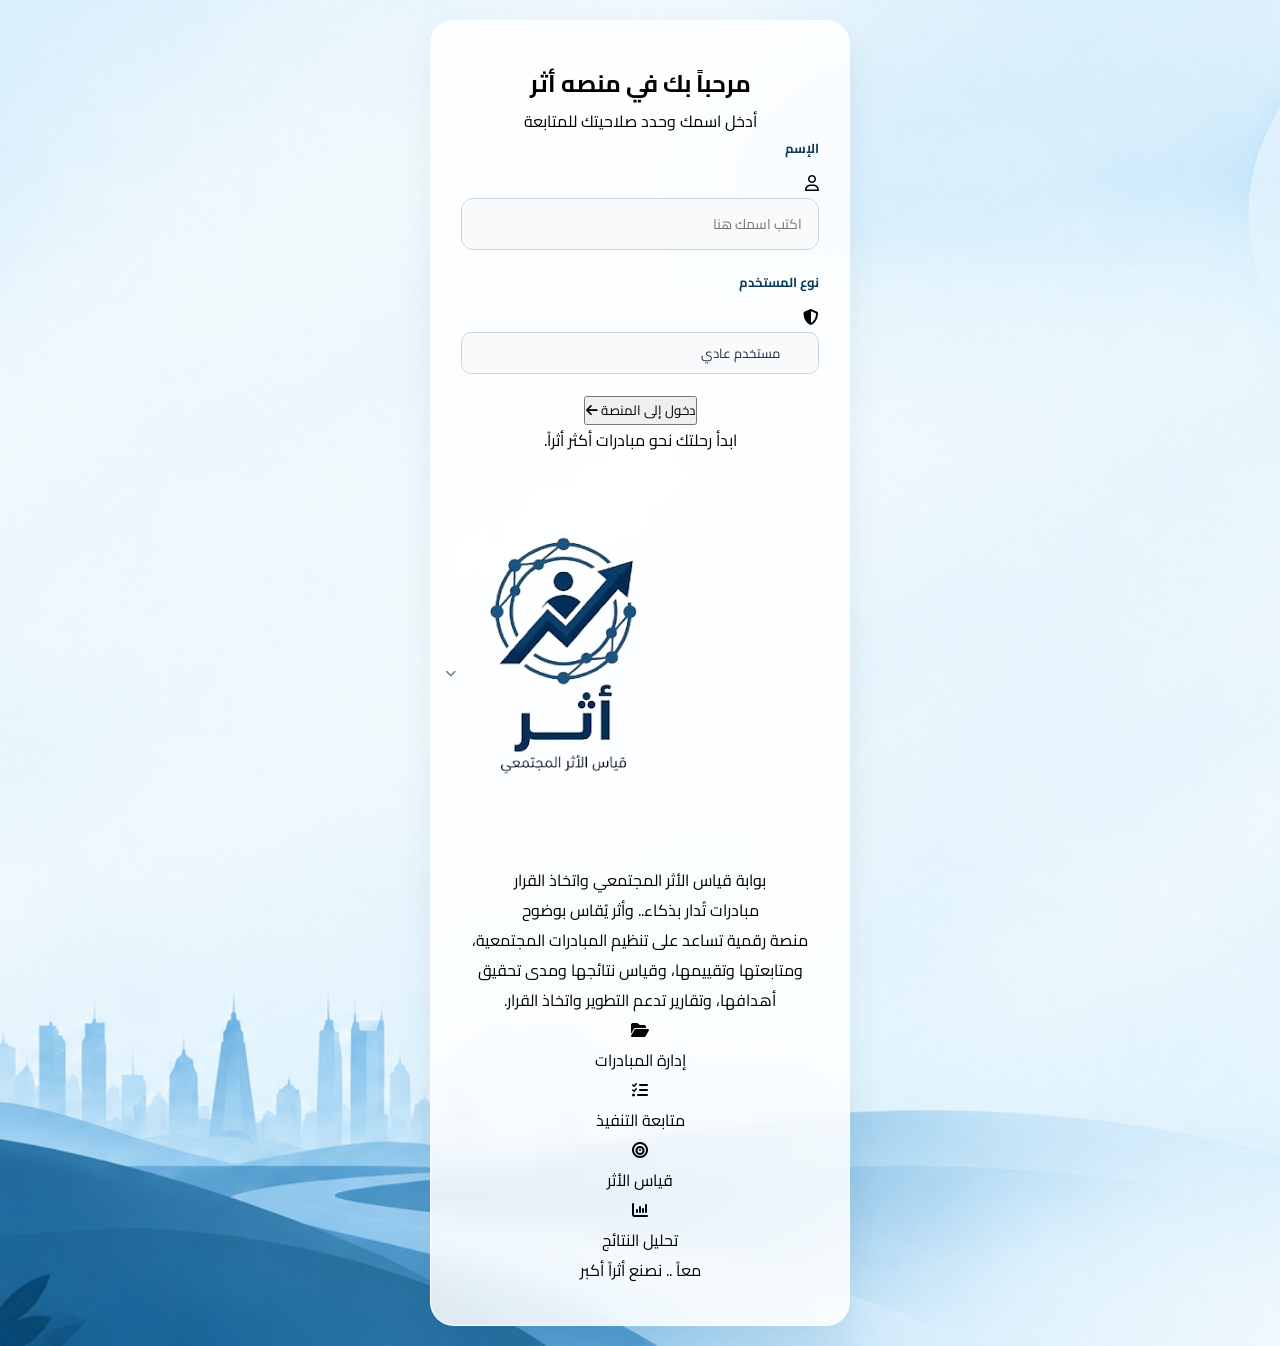
==== index.html @ acfd5772 "Update index.html" ====
<!DOCTYPE html>
<html lang="ar" dir="rtl">
<head>
    <meta charset="UTF-8">
    <meta name="viewport" content="width=device-width, initial-scale=1.0">
    <title>تسجيل الدخول - منصة أثر</title>
    <!-- استدعاء خطوط Google Fonts وأيقونات FontAwesome -->
    <link href="https://fonts.googleapis.com/css2?family=Cairo:wght@400;600;700;900&family=Amiri:ital,wght@1,700&display=swap" rel="stylesheet">
    <link rel="stylesheet" href="https://cdnjs.cloudflare.com/ajax/libs/font-awesome/6.4.0/css/all.min.css">
    <link rel="stylesheet" href="style.css">
</head>
<body>

    <div class="login-container">
        
        <!-- القسم الأيمن: بطاقة تسجيل الدخول -->
        <div class="right-side-card">
            <div>
                <div class="card-header">
                    <h2>مرحباً بك في منصه أثر</h2>
                    <p>أدخل اسمك وحدد صلاحيتك للمتابعة</p>
                </div>

                <div class="input-group">
                    <label>الإسم</label>
                    <div class="input-wrapper">
                        <i class="fa-regular fa-user input-icon-inside"></i>
                        <input type="text" id="usernameInput" placeholder="اكتب اسمك هنا">
                    </div>
                </div>

                <!-- خانة اختيار نوع المستخدم (مشرف / مستخدم عادي) -->
                <div class="input-group" style="margin-top: 15px;">
                    <label>نوع المستخدم</label>
                    <div class="input-wrapper">
                        <i class="fa-solid fa-shield-halved input-icon-inside"></i>
                        <select id="userRoleSelect" style="width: 100%; height: 42px; padding: 0 38px 0 14px; border: 1.5px solid #cbd5e1; border-radius: 10px; background-color: #f8fafc; font-size: 13px; color: #1e293b; outline: none; text-align: right; appearance: none; font-family: 'Cairo', sans-serif;">
                            <option value="user">مستخدم عادي</option>
                            <option value="admin">مشرف (Admin)</option>
                        </select>
                        <i class="fa-solid fa-chevron-down" style="position: absolute; left: 14px; top: 50%; transform: translateY(-50%); font-size: 11px; color: #64748b; pointer-events: none;"></i>
                    </div>
                </div>
            </div>

            <div>
                <button class="login-submit-btn" onclick="handleLogin()">
                    <span>دخول إلى المنصة</span>
                    <i class="fa-solid fa-arrow-left"></i>
                </button>

                <div class="card-footer-note">
                    <div class="footer-divider"></div>
                    <div class="footer-leaf-icon"></div>
                    <span class="footer-text">ابدأ رحلتك نحو مبادرات أكثر أثراً.</span>
                    <div class="footer-divider"></div>
                </div>
            </div>
        </div>

        <!-- القسم الأيسر: الشعار والمميزات -->
        <div class="left-side-content">
            <div class="logo-box">
                <img src="logo.png" alt="شعار منصة أثر">
            </div>
            <div class="main-title">بوابة قياس الأثر المجتمعي واتخاذ القرار</div>
            <div class="main-slogan">مبادرات تُدار بذكاء.. وأثر يُقاس بوضوح</div>
            
            <p class="description-text">
                منصة رقمية تساعد على تنظيم المبادرات المجتمعية، ومتابعتها وتقييمها، وقیاس نتائجها ومدى تحقيق أهدافها، وتقارير تدعم التطوير واتخاذ القرار.
            </p>

            <!-- الأيقونات الأربع -->
            <div class="features-row-exact">
                <div class="feature-item">
                    <div class="feature-icon"><i class="fa-solid fa-folder-open"></i></div>
                    <span class="feature-title">إدارة المبادرات</span>
                </div>
                <div class="vertical-line"></div>
                <div class="feature-item">
                    <div class="feature-icon"><i class="fa-solid fa-list-check"></i></div>
                    <span class="feature-title">متابعة التنفيذ</span>
                </div>
                <div class="vertical-line"></div>
                <div class="feature-item">
                    <div class="feature-icon"><i class="fa-solid fa-bullseye"></i></div>
                    <span class="feature-title">قياس الأثر</span>
                </div>
                <div class="vertical-line"></div>
                <div class="feature-item">
                    <div class="feature-icon"><i class="fa-solid fa-chart-column"></i></div>
                    <span class="feature-title">تحليل النتائج</span>
                </div>
            </div>

            <!-- الجملة الأخيرة المزخرفة -->
            <div class="artistic-quote">
                <span>معاً .. نصنع أثراً أكبر</span>
                <div class="quote-underline"></div>
            </div>
        </div>

    </div>

    <script>
        function handleLogin() {
            const name = document.getElementById('usernameInput').value.trim();
            const role = document.getElementById('userRoleSelect').value;

            if (name === "") {
                alert("الرجاء كتابة الاسم أولاً قبل الدخول.");
                return;
            }

            // حفظ بيانات المستخدم والصلاحية
            localStorage.setItem('athalUser', name);
            localStorage.setItem('athalRole', role);

            // التوجيه بناءً على الاختيار
            if (role === 'admin') {
                window.location.href = "dashboard.html"; // أو صفحة المشرف
            } else {
                window.location.href = "dashboard.html"; 
            }
        }
    </script>
</body>
</html>
---- style.css ----
* {
    box-sizing: border-box;
    margin: 0;
    padding: 0;
    font-family: 'Cairo', sans-serif;
}

html, body {
    width: 100%;
    min-height: 100vh;
    overflow-x: hidden;
}

/* الخلفية تتمدد وتتوسط أوتوماتيكياً على كل الأجهزة */
body {
    background-image: url('خلفيه موقع اثر.png');
    background-size: cover;
    background-position: center;
    background-repeat: no-repeat;
    display: flex;
    justify-content: center;
    align-items: center;
    padding: 20px;
}

/* الحاوية الرئيسية لصفحة تسجيل الدخول */
.login-container {
    background: rgba(255, 255, 255, 0.85);
    backdrop-filter: blur(10px);
    -webkit-backdrop-filter: blur(10px);
    border: 1px solid rgba(255, 255, 255, 0.9);
    padding: 40px 30px;
    border-radius: 24px;
    box-shadow: 0 15px 35px rgba(15, 61, 89, 0.08);
    width: 100%;
    max-width: 420px;
    text-align: center;
}

/* تنسيق الشعار */
.logo-container img {
    width: 120px;
    height: auto;
    margin-bottom: 25px;
    object-fit: contain;
}

/* حقول الإدخال */
.input-group {
    margin-bottom: 20px;
    text-align: right;
}

.input-group label {
    display: block;
    font-size: 13px;
    color: #0f3d59;
    font-weight: 700;
    margin-bottom: 8px;
}

.input-group input, 
.input-group select {
    width: 100%;
    padding: 12px 16px;
    background: #f8fafc;
    border: 1.5px solid #cbd5e1;
    border-radius: 12px;
    font-size: 14px;
    color: #1e293b;
    outline: none;
    transition: all 0.3s ease;
}

.input-group input:focus, 
.input-group select:focus {
    border-color: #0f3d59;
    background: #ffffff;
    box-shadow: 0 0 0 4px rgba(15, 61, 89, 0.08);
}

/* زر الدخول */
.login-btn {
    width: 100%;
    padding: 13px;
    background-color: #0f3d59;
    color: #ffffff;
    border: none;
    border-radius: 12px;
    font-size: 15px;
    font-weight: 700;
    cursor: pointer;
    transition: background 0.3s ease, transform 0.2s ease;
    margin-top: 10px;
}

.login-btn:hover {
    background-color: #164e63;
    transform: translateY(-1px);
}
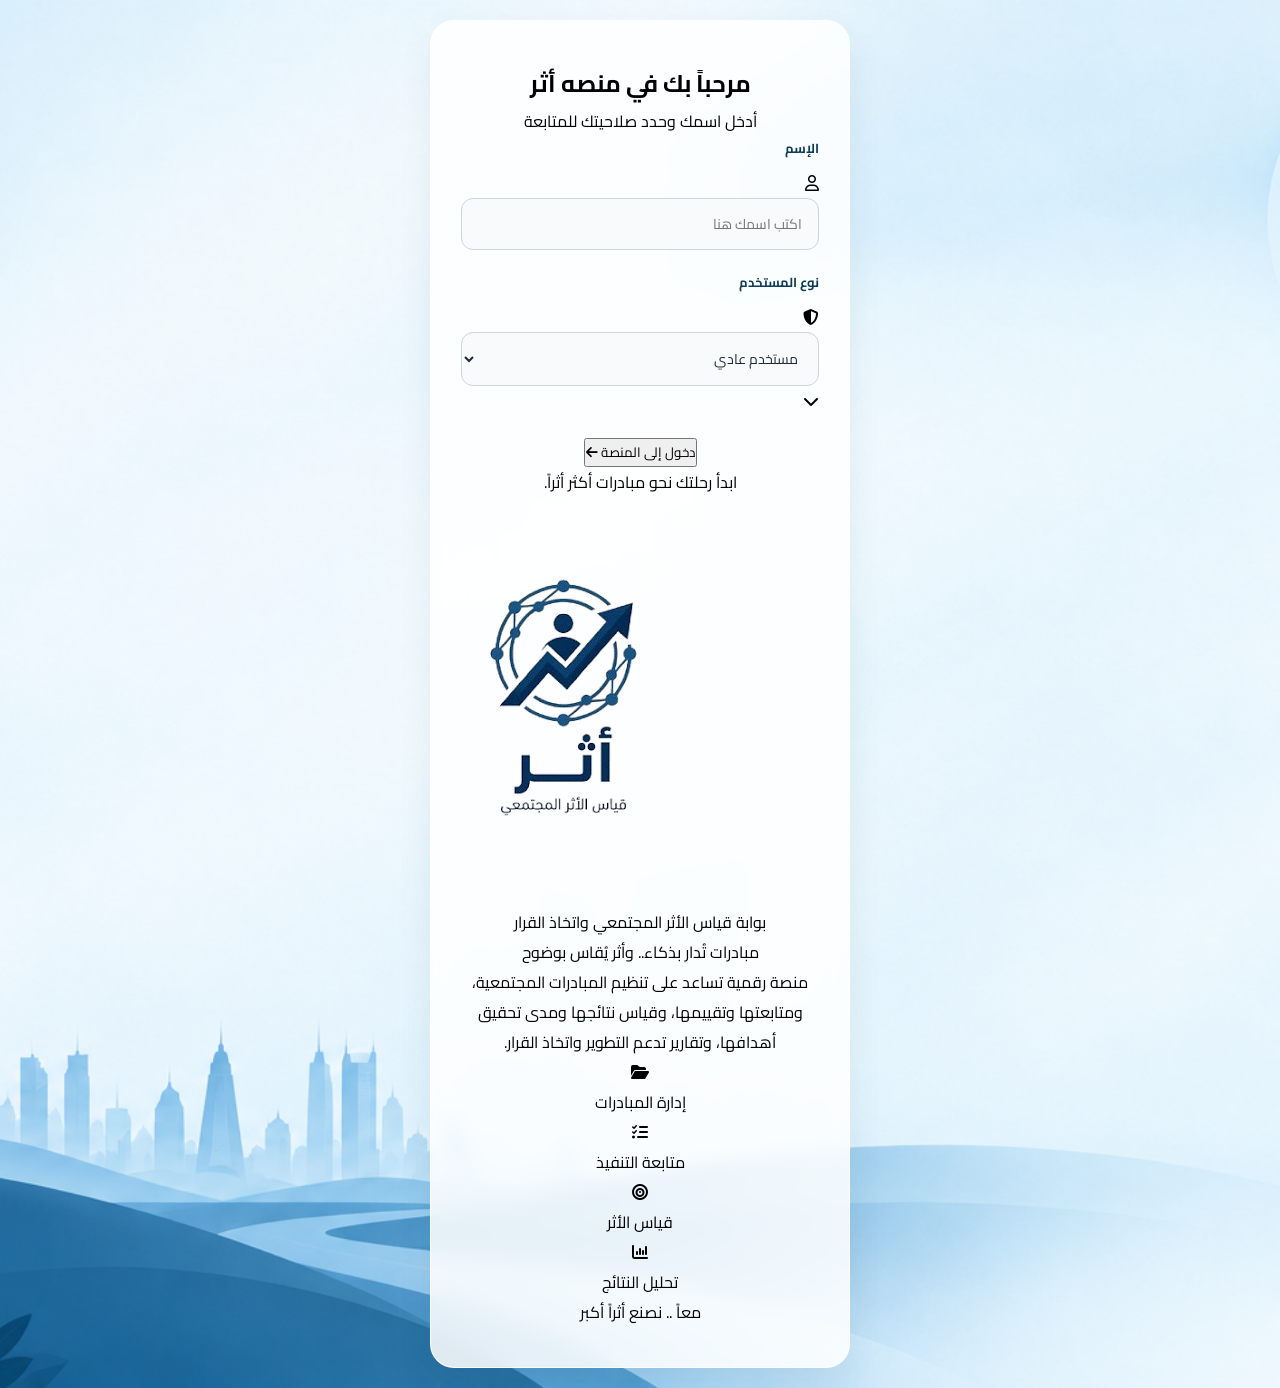
==== commit 9b3b4eb2: "Update index.html" ====
--- a/index.html
+++ b/index.html
@@ -4,7 +4,6 @@
     <meta charset="UTF-8">
     <meta name="viewport" content="width=device-width, initial-scale=1.0">
     <title>تسجيل الدخول - منصة أثر</title>
-    <!-- استدعاء خطوط Google Fonts وأيقونات FontAwesome -->
     <link href="https://fonts.googleapis.com/css2?family=Cairo:wght@400;600;700;900&family=Amiri:ital,wght@1,700&display=swap" rel="stylesheet">
     <link rel="stylesheet" href="https://cdnjs.cloudflare.com/ajax/libs/font-awesome/6.4.0/css/all.min.css">
     <link rel="stylesheet" href="style.css">
@@ -29,16 +28,15 @@
                     </div>
                 </div>
 
-                <!-- خانة اختيار نوع المستخدم (مشرف / مستخدم عادي) -->
                 <div class="input-group" style="margin-top: 15px;">
                     <label>نوع المستخدم</label>
                     <div class="input-wrapper">
                         <i class="fa-solid fa-shield-halved input-icon-inside"></i>
-                        <select id="userRoleSelect" style="width: 100%; height: 42px; padding: 0 38px 0 14px; border: 1.5px solid #cbd5e1; border-radius: 10px; background-color: #f8fafc; font-size: 13px; color: #1e293b; outline: none; text-align: right; appearance: none; font-family: 'Cairo', sans-serif;">
+                        <select id="userRoleSelect">
                             <option value="user">مستخدم عادي</option>
                             <option value="admin">مشرف (Admin)</option>
                         </select>
-                        <i class="fa-solid fa-chevron-down" style="position: absolute; left: 14px; top: 50%; transform: translateY(-50%); font-size: 11px; color: #64748b; pointer-events: none;"></i>
+                        <i class="fa-solid fa-chevron-down select-arrow-icon"></i>
                     </div>
                 </div>
             </div>
@@ -51,7 +49,6 @@
 
                 <div class="card-footer-note">
                     <div class="footer-divider"></div>
-                    <div class="footer-leaf-icon"></div>
                     <span class="footer-text">ابدأ رحلتك نحو مبادرات أكثر أثراً.</span>
                     <div class="footer-divider"></div>
                 </div>
@@ -112,16 +109,10 @@
                 return;
             }
 
-            // حفظ بيانات المستخدم والصلاحية
             localStorage.setItem('athalUser', name);
             localStorage.setItem('athalRole', role);
 
-            // التوجيه بناءً على الاختيار
-            if (role === 'admin') {
-                window.location.href = "dashboard.html"; // أو صفحة المشرف
-            } else {
-                window.location.href = "dashboard.html"; 
-            }
+            window.location.href = "dashboard.html";
         }
     </script>
 </body>
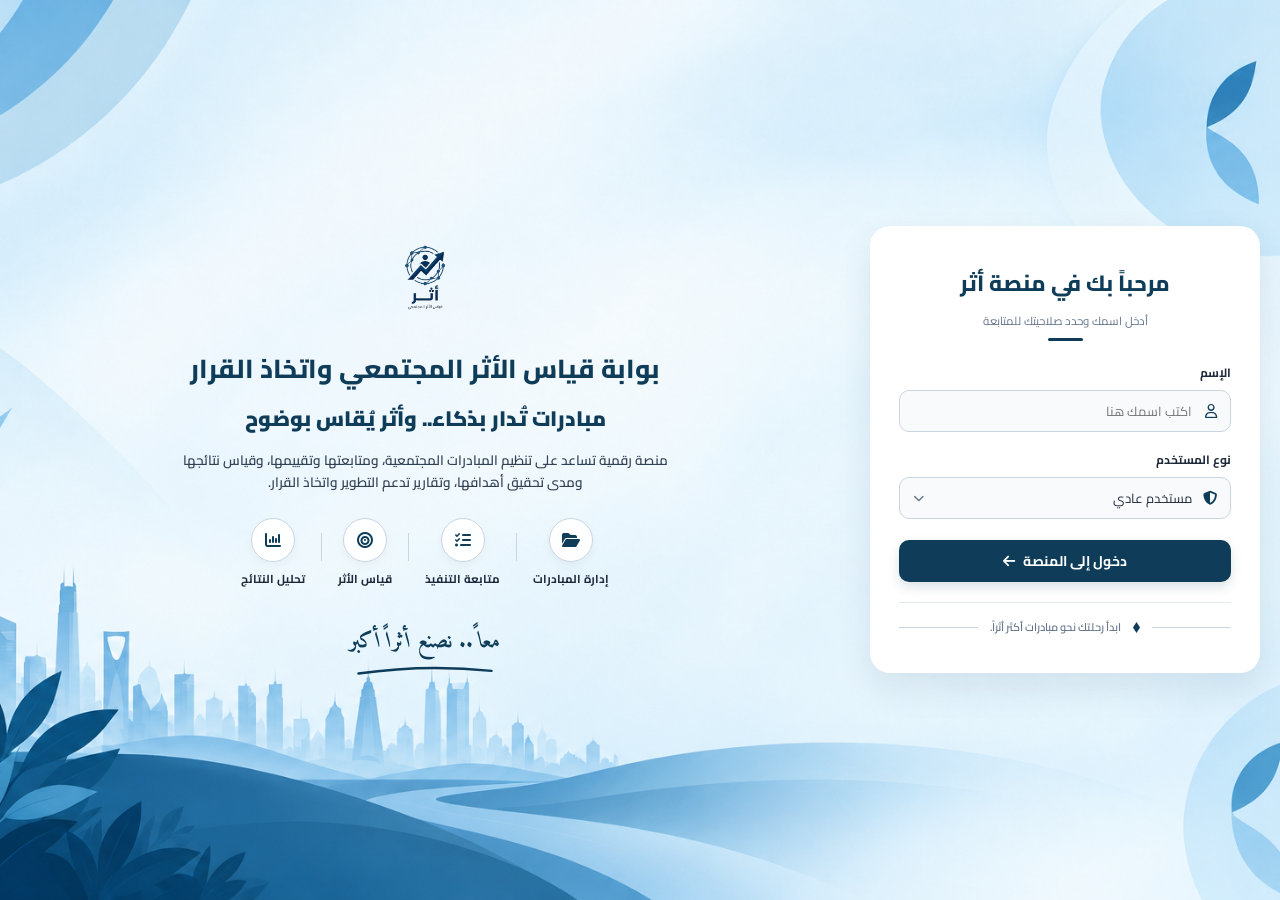
==== commit 95eb06ec: "Update index.html" ====
--- a/index.html
+++ b/index.html
@@ -4,6 +4,7 @@
     <meta charset="UTF-8">
     <meta name="viewport" content="width=device-width, initial-scale=1.0">
     <title>تسجيل الدخول - منصة أثر</title>
+    <!-- استدعاء خطوط Google Fonts وأيقونات FontAwesome -->
     <link href="https://fonts.googleapis.com/css2?family=Cairo:wght@400;600;700;900&family=Amiri:ital,wght@1,700&display=swap" rel="stylesheet">
     <link rel="stylesheet" href="https://cdnjs.cloudflare.com/ajax/libs/font-awesome/6.4.0/css/all.min.css">
     <link rel="stylesheet" href="style.css">
@@ -16,7 +17,7 @@
         <div class="right-side-card">
             <div>
                 <div class="card-header">
-                    <h2>مرحباً بك في منصه أثر</h2>
+                    <h2>مرحباً بك في منصة أثر</h2>
                     <p>أدخل اسمك وحدد صلاحيتك للمتابعة</p>
                 </div>
 
@@ -28,15 +29,16 @@
                     </div>
                 </div>
 
+                <!-- خانة اختيار نوع المستخدم (مشرف / مستخدم عادي) -->
                 <div class="input-group" style="margin-top: 15px;">
                     <label>نوع المستخدم</label>
                     <div class="input-wrapper">
                         <i class="fa-solid fa-shield-halved input-icon-inside"></i>
-                        <select id="userRoleSelect">
+                        <select id="userRoleSelect" style="width: 100%; height: 42px; padding: 0 38px 0 14px; border: 1.5px solid #cbd5e1; border-radius: 10px; background-color: #f8fafc; font-size: 13px; color: #1e293b; outline: none; text-align: right; appearance: none; font-family: 'Cairo', sans-serif;">
                             <option value="user">مستخدم عادي</option>
                             <option value="admin">مشرف (Admin)</option>
                         </select>
-                        <i class="fa-solid fa-chevron-down select-arrow-icon"></i>
+                        <i class="fa-solid fa-chevron-down" style="position: absolute; left: 14px; top: 50%; transform: translateY(-50%); font-size: 11px; color: #64748b; pointer-events: none;"></i>
                     </div>
                 </div>
             </div>
@@ -49,6 +51,7 @@
 
                 <div class="card-footer-note">
                     <div class="footer-divider"></div>
+                    <div class="footer-leaf-icon"></div>
                     <span class="footer-text">ابدأ رحلتك نحو مبادرات أكثر أثراً.</span>
                     <div class="footer-divider"></div>
                 </div>
@@ -109,10 +112,16 @@
                 return;
             }
 
+            // حفظ بيانات المستخدم والصلاحية
             localStorage.setItem('athalUser', name);
             localStorage.setItem('athalRole', role);
 
-            window.location.href = "dashboard.html";
+            // التوجيه بناءً على الاختيار
+            if (role === 'admin') {
+                window.location.href = "dashboard.html"; // أو صفحة المشرف
+            } else {
+                window.location.href = "dashboard.html"; 
+            }
         }
     </script>
 </body>
--- a/style.css
+++ b/style.css
@@ -20,81 +20,317 @@
     display: flex;
     justify-content: center;
     align-items: center;
-    padding: 20px;
-}
-
-/* الحاوية الرئيسية لصفحة تسجيل الدخول */
+    padding: 30px 20px;
+}
+
+/* الحاوية الرئيسية تتكيف مع الشاشة بمرونة تامة */
 .login-container {
-    background: rgba(255, 255, 255, 0.85);
-    backdrop-filter: blur(10px);
-    -webkit-backdrop-filter: blur(10px);
-    border: 1px solid rgba(255, 255, 255, 0.9);
-    padding: 40px 30px;
-    border-radius: 24px;
-    box-shadow: 0 15px 35px rgba(15, 61, 89, 0.08);
-    width: 100%;
-    max-width: 420px;
+    display: flex;
+    justify-content: space-between;
+    align-items: center;
+    width: 100%;
+    max-width: 1250px;
+    gap: 40px;
+}
+
+/* القسم الأيسر يتمدد بذكاء */
+.left-side-content {
+    flex: 1.3;
+    display: flex;
+    flex-direction: column;
+    align-items: center;
     text-align: center;
 }
 
-/* تنسيق الشعار */
-.logo-container img {
-    width: 120px;
+/* الشعار يحافظ على جودته وثباته */
+.logo-box {
+    margin-bottom: 12px;
+    display: flex;
+    justify-content: center;
+    align-items: center;
+}
+
+.logo-box img {
+    width: 140px;
+    max-width: 100%;
     height: auto;
+    object-fit: contain;
+}
+
+.main-title {
+    font-size: clamp(20px, 2.2vw, 26px);
+    color: #0f3d59;
+    font-weight: 800;
+    margin-bottom: 6px;
+}
+
+.main-slogan {
+    font-size: clamp(16px, 1.8vw, 21px);
+    color: #0f3d59;
+    font-weight: 900;
+    margin-bottom: 12px;
+}
+
+.description-text {
+    font-size: clamp(12px, 1.2vw, 13.5px);
+    color: #334155;
+    line-height: 1.6;
+    max-width: 520px;
     margin-bottom: 25px;
-    object-fit: contain;
-}
-
-/* حقول الإدخال */
+    font-weight: 600;
+}
+
+/* شريط الأيقونات متجاوب ومرتب */
+.features-row-exact {
+    display: flex;
+    justify-content: center;
+    align-items: center;
+    gap: 16px;
+    width: 100%;
+    margin-bottom: 22px;
+    flex-wrap: nowrap;
+}
+
+.feature-item {
+    display: flex;
+    flex-direction: column;
+    align-items: center;
+    gap: 6px;
+}
+
+.feature-icon {
+    width: 44px;
+    height: 44px;
+    background: rgba(255, 255, 255, 0.95);
+    border: 1.5px solid #cbd5e1;
+    border-radius: 50%;
+    display: flex;
+    justify-content: center;
+    align-items: center;
+    color: #0f3d59;
+    font-size: 16px;
+    box-shadow: 0 4px 10px rgba(0,0,0,0.04);
+}
+
+.feature-title {
+    font-size: clamp(10px, 1.1vw, 11.5px);
+    color: #1e293b;
+    font-weight: 700;
+    white-space: nowrap;
+}
+
+.vertical-line {
+    width: 1px;
+    height: 28px;
+    background-color: #cbd5e1;
+    margin-top: -15px;
+}
+
+/* الجملة الأخيرة المزخرفة تتكيف مع الشاشة */
+.artistic-quote {
+    display: flex;
+    flex-direction: column;
+    align-items: center;
+    margin-top: 10px;
+}
+
+.artistic-quote span {
+    font-family: 'Amiri', serif;
+    font-size: clamp(18px, 1.9vw, 22px);
+    font-style: italic;
+    font-weight: 700;
+    color: #0f3d59;
+}
+
+.quote-underline {
+    width: 150px;
+    height: 14px;
+    background: url('data:image/svg+xml;utf8,<svg xmlns="http://www.w3.org/2000/svg" viewBox="0 0 160 16"><path d="M4,12 Q80,1 156,9" fill="none" stroke="%230f3d59" stroke-width="2.8" stroke-linecap="round"/></svg>') no-repeat center;
+    background-size: contain;
+    margin-top: 2px;
+}
+
+/* القسم الأيمن: بطاقة تسجيل الدخول */
+.right-side-card {
+    flex: 0 0 390px;
+    width: 100%;
+    background: #ffffff;
+    border-radius: 20px;
+    padding: 35px 28px;
+    box-shadow: 0 15px 35px rgba(15, 61, 89, 0.1);
+    border: 1px solid rgba(255, 255, 255, 0.8);
+    display: flex;
+    flex-direction: column;
+    justify-content: space-between;
+}
+
+.card-header {
+    text-align: center;
+    margin-bottom: 20px;
+    position: relative;
+}
+
+.card-header h2 {
+    font-size: 22px;
+    color: #0f3d59;
+    font-weight: 800;
+    margin-bottom: 6px;
+}
+
+.card-header::after {
+    content: '';
+    display: block;
+    width: 35px;
+    height: 3px;
+    background-color: #0f3d59;
+    margin: 6px auto 0;
+    border-radius: 2px;
+}
+
+.card-header p {
+    font-size: 11.5px;
+    color: #64748b;
+    margin-top: 6px;
+}
+
 .input-group {
-    margin-bottom: 20px;
-    text-align: right;
+    margin-bottom: 16px;
 }
 
 .input-group label {
     display: block;
+    font-size: 12px;
+    color: #1e293b;
+    font-weight: 700;
+    margin-bottom: 6px;
+    text-align: right;
+}
+
+.input-wrapper {
+    position: relative;
+    width: 100%;
+}
+
+.input-wrapper input {
+    width: 100%;
+    height: 42px;
+    padding: 0 38px;
+    padding-left: 14px;
+    border: 1.5px solid #cbd5e1;
+    border-radius: 10px;
+    background-color: #f8fafc;
     font-size: 13px;
-    color: #0f3d59;
-    font-weight: 700;
-    margin-bottom: 8px;
-}
-
-.input-group input, 
-.input-group select {
-    width: 100%;
-    padding: 12px 16px;
-    background: #f8fafc;
-    border: 1.5px solid #cbd5e1;
-    border-radius: 12px;
-    font-size: 14px;
     color: #1e293b;
     outline: none;
     transition: all 0.3s ease;
-}
-
-.input-group input:focus, 
-.input-group select:focus {
+    text-align: right;
+}
+
+.input-wrapper input:focus {
     border-color: #0f3d59;
-    background: #ffffff;
-    box-shadow: 0 0 0 4px rgba(15, 61, 89, 0.08);
-}
-
-/* زر الدخول */
-.login-btn {
-    width: 100%;
-    padding: 13px;
+    box-shadow: 0 0 0 3px rgba(15, 61, 89, 0.08);
+    background-color: #fff;
+}
+
+.input-icon-inside {
+    position: absolute;
+    right: 14px;
+    top: 50%;
+    transform: translateY(-50%);
+    color: #0f3d59;
+    font-size: 14px;
+    pointer-events: none;
+}
+
+.login-submit-btn {
+    width: 100%;
+    height: 42px;
     background-color: #0f3d59;
-    color: #ffffff;
+    color: white;
     border: none;
-    border-radius: 12px;
-    font-size: 15px;
+    border-radius: 10px;
+    font-size: 14px;
     font-weight: 700;
     cursor: pointer;
-    transition: background 0.3s ease, transform 0.2s ease;
-    margin-top: 10px;
-}
-
-.login-btn:hover {
+    transition: background 0.3s ease, transform 0.2s;
+    display: flex;
+    justify-content: center;
+    align-items: center;
+    gap: 8px;
+    box-shadow: 0 5px 12px rgba(15, 61, 89, 0.15);
+    margin-top: 5px;
+}
+
+.login-submit-btn:hover {
     background-color: #164e63;
     transform: translateY(-1px);
 }
+
+.card-footer-note {
+    display: flex;
+    align-items: center;
+    justify-content: center;
+    gap: 12px;
+    margin-top: 20px;
+    padding-top: 14px;
+    border-top: 1px solid #e2e8f0;
+}
+
+.footer-divider {
+    flex: 1;
+    height: 1px;
+    background-color: #cbd5e1;
+}
+
+.footer-leaf-icon {
+    width: 7px;
+    height: 11px;
+    background-color: #0f3d59;
+    clip-path: polygon(50% 0%, 100% 50%, 50% 100%, 0% 50%);
+}
+
+.footer-text {
+    font-size: 11px;
+    color: #64748b;
+    font-weight: 600;
+    white-space: nowrap;
+}
+
+/* ==========================================================
+   نظام التعرف التلقائي على الشاشات الذكية (لابتوب، تابلت، جوال)
+   ========================================================== */
+@media (max-width: 1024px) {
+    .login-container {
+        flex-direction: column-reverse;
+        justify-content: center;
+        gap: 30px;
+        max-width: 500px;
+    }
+
+    body {
+        align-items: flex-start;
+        padding: 30px 15px;
+    }
+
+    .right-side-card, .left-side-content {
+        width: 100%;
+        max-width: 420px;
+        flex: none;
+    }
+}
+
+@media (max-width: 480px) {
+    .features-row-exact {
+        gap: 8px;
+    }
+
+    .feature-title {
+        font-size: 9.5px;
+    }
+
+    .feature-icon {
+        width: 38px;
+        height: 38px;
+        font-size: 14px;
+    }
+}
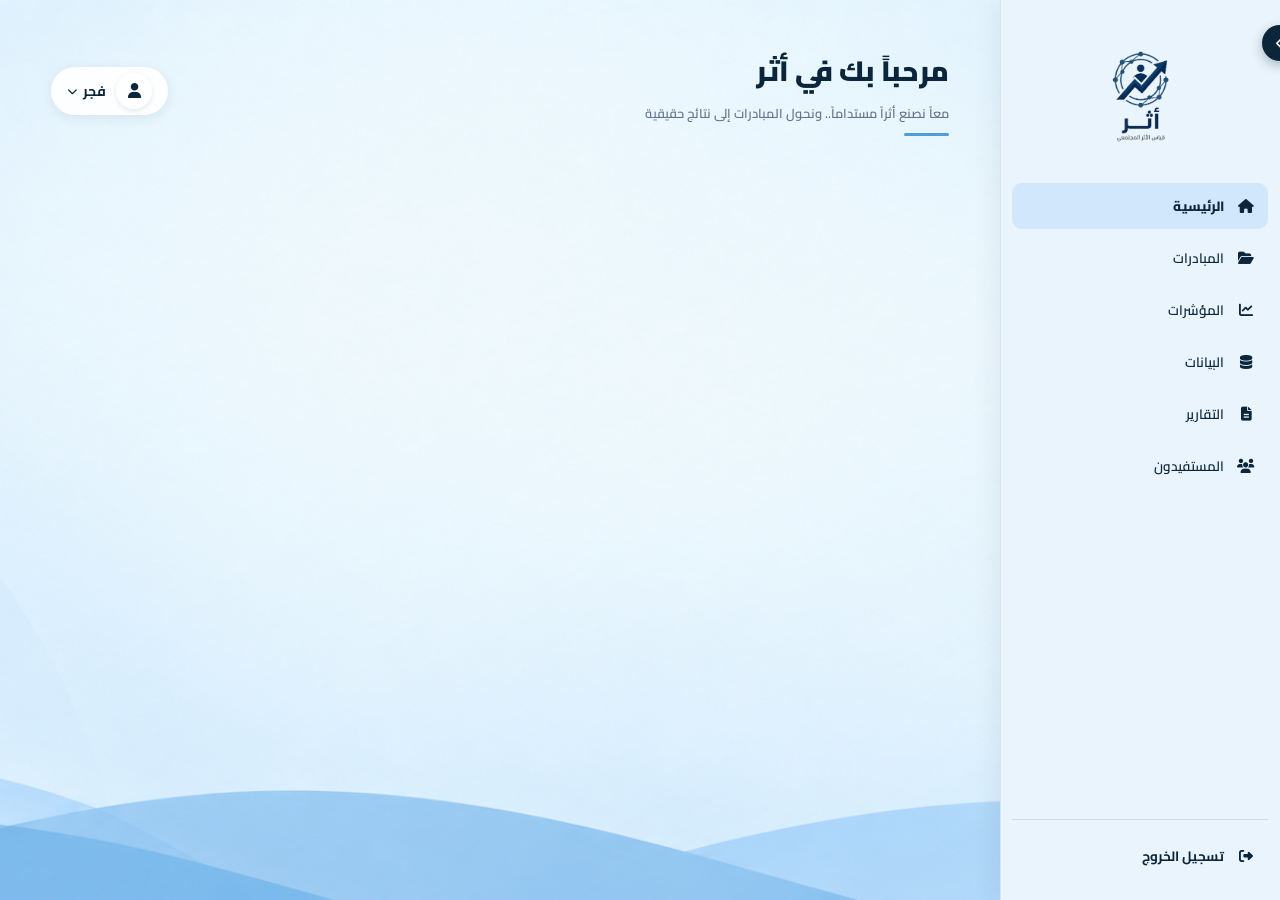
==== commit 3fa3a4c4: "Update index.html" ====
--- a/index.html
+++ b/index.html
@@ -2,127 +2,578 @@
 <html lang="ar" dir="rtl">
 <head>
     <meta charset="UTF-8">
-    <meta name="viewport" content="width=device-width, initial-scale=1.0">
-    <title>تسجيل الدخول - منصة أثر</title>
-    <!-- استدعاء خطوط Google Fonts وأيقونات FontAwesome -->
-    <link href="https://fonts.googleapis.com/css2?family=Cairo:wght@400;600;700;900&family=Amiri:ital,wght@1,700&display=swap" rel="stylesheet">
+    <meta name="viewport" content="width=device-width, initial-scale=1.0, maximum-scale=1.0, user-scalable=no">
+    <title>منصة أثر - لوحة التحكم</title>
+    <!-- استدعاء خط Cairo وأيقونات FontAwesome -->
+    <link href="https://fonts.googleapis.com/css2?family=Cairo:wght@400;600;700;900&display=swap" rel="stylesheet">
     <link rel="stylesheet" href="https://cdnjs.cloudflare.com/ajax/libs/font-awesome/6.4.0/css/all.min.css">
-    <link rel="stylesheet" href="style.css">
+    
+    <style>
+        * {
+            box-sizing: border-box;
+            margin: 0;
+            padding: 0;
+            font-family: 'Cairo', sans-serif;
+        }
+
+        body {
+            /* ضبط الخلفية لتظهر بوضوح تام وثبات على كافة الأجهزة (اللابتوب، الآيباد، الجوال) */
+            background-color: #f0f7ff;
+            background-image: url('bg-dashboard.png');
+            background-size: cover;
+            background-position: center;
+            background-repeat: no-repeat;
+            width: 100vw;
+            height: 100vh;
+            overflow: hidden;
+            display: flex;
+            justify-content: space-between;
+            align-items: stretch;
+            direction: rtl;
+        }
+
+        /* القسم الأيسر: المحتوى الثابت */
+        .main-content-area {
+            flex: 1;
+            height: 100vh;
+            padding: 4vh 4vw;
+            display: flex;
+            flex-direction: column;
+            align-items: flex-start;
+            position: relative;
+            min-width: 0;
+            overflow-y: auto;
+            overflow-x: hidden;
+            transition: all 0.3s ease;
+        }
+
+        /* الهيدر العلوي */
+        .header-top-wrapper {
+            width: 100%;
+            display: flex;
+            justify-content: space-between;
+            align-items: center;
+            flex-direction: row;
+            margin-top: 1vh;
+            gap: 20px;
+        }
+
+        /* عبارة الترحيب في اليمين */
+        .welcome-center-section {
+            text-align: right;
+            display: flex;
+            flex-direction: column;
+            align-items: flex-start;
+            gap: 4px;
+        }
+
+        .welcome-title-wrapper {
+            display: flex;
+            align-items: center;
+            gap: 8px;
+        }
+
+        .welcome-center-section h1 {
+            font-size: clamp(18px, 2.2vw, 28px);
+            font-weight: 900;
+            color: #0b253a;
+            white-space: nowrap;
+        }
+
+        .welcome-center-section p {
+            font-size: clamp(10px, 1vw, 13px);
+            color: #64748b; 
+            font-weight: 600;
+            white-space: nowrap;
+        }
+
+        .welcome-underline {
+            width: 45px;
+            height: 3px;
+            background-color: #4e9cd8;
+            border-radius: 2px;
+            margin-top: 4px;
+        }
+
+        /* شريط اسم المستخدم وقائمة الصلاحية في أقصى اليسار */
+        .top-user-bar-container {
+            position: relative;
+        }
+
+        .top-user-bar {
+            display: flex;
+            align-items: center;
+            gap: 10px;
+            cursor: pointer;
+            background: rgba(255, 255, 255, 0.9);
+            padding: 6px 16px;
+            border-radius: 30px;
+            box-shadow: 0 3px 12px rgba(11, 37, 58, 0.08);
+            backdrop-filter: blur(5px);
+            transition: all 0.3s ease;
+        }
+
+        .top-user-bar:hover {
+            background: rgba(255, 255, 255, 1);
+        }
+
+        .user-avatar-circle {
+            width: 36px;
+            height: 36px;
+            background-color: #ffffff;
+            border-radius: 50%;
+            display: flex;
+            justify-content: center;
+            align-items: center;
+            color: #0b253a;
+            box-shadow: 0 2px 5px rgba(11, 37, 58, 0.1);
+            flex-shrink: 0;
+        }
+
+        .user-avatar-circle i {
+            font-size: 15px;
+        }
+
+        .user-name-dropdown {
+            display: flex;
+            align-items: center;
+            gap: 6px;
+            font-size: 14px;
+            font-weight: 700;
+            color: #0b253a;
+            white-space: nowrap;
+        }
+
+        .user-name-dropdown i {
+            font-size: 10px;
+            color: #0b253a;
+            transition: transform 0.3s ease;
+        }
+
+        .top-user-bar.active .user-name-dropdown i {
+            transform: rotate(180deg);
+        }
+
+        /* القائمة المنسدلة */
+        .user-dropdown-menu {
+            position: absolute;
+            top: calc(100% + 8px);
+            right: 0;
+            width: 170px;
+            background: #ffffff;
+            border-radius: 12px;
+            box-shadow: 0 5px 20px rgba(11, 37, 58, 0.12);
+            padding: 10px;
+            display: none;
+            flex-direction: column;
+            gap: 6px;
+            z-index: 100;
+            border: 1px solid rgba(11, 37, 58, 0.08);
+            text-align: right;
+        }
+
+        .user-dropdown-menu.show {
+            display: flex;
+        }
+
+        .dropdown-header-label {
+            font-size: 11px;
+            color: #64748b;
+            font-weight: 600;
+            padding: 0 6px;
+        }
+
+        .dropdown-role-display {
+            background: #f1f5f9;
+            color: #0b253a;
+            padding: 8px 10px;
+            border-radius: 8px;
+            font-size: 13px;
+            font-weight: 700;
+            display: flex;
+            align-items: center;
+            justify-content: space-between;
+            cursor: default;
+        }
+
+        .dropdown-role-display i {
+            color: #4e9cd8;
+            font-size: 12px;
+        }
+
+        /* حاوية الشريط الجانبي مع زر السهم الثابت في مكانه المرتب */
+        .sidebar-wrapper {
+            position: relative;
+            display: flex;
+            align-items: flex-start;
+            flex-shrink: 0;
+            height: 100vh;
+        }
+
+        /* زر السهم الخارجي في نفس المكان المطلوب تماماً وبشكل سهم دائم */
+        .sidebar-external-toggle-btn {
+            position: absolute;
+            top: 25px;
+            right: -18px;
+            width: 36px;
+            height: 36px;
+            background-color: #0b253a;
+            color: #ffffff;
+            border: none;
+            border-radius: 50%;
+            display: flex;
+            justify-content: center;
+            align-items: center;
+            cursor: pointer;
+            box-shadow: 0 4px 12px rgba(11, 37, 58, 0.3);
+            font-size: 13px;
+            z-index: 9999;
+            transition: background-color 0.3s ease, transform 0.3s ease;
+        }
+
+        .sidebar-external-toggle-btn:hover {
+            background-color: #16344e;
+            transform: scale(1.1);
+        }
+
+        /* الشريط الجانبي في اليمين */
+        .sidebar-right {
+            width: 280px; 
+            height: 100vh;
+            background-color: #eaf4fc;
+            display: flex;
+            flex-direction: column;
+            justify-content: space-between;
+            padding: 15px 12px 20px 12px;
+            box-shadow: -5px 0 25px rgba(0, 0, 0, 0.06);
+            border-left: 1px solid rgba(15, 61, 89, 0.08);
+            overflow-y: auto;
+            overflow-x: hidden;
+            transition: transform 0.3s ease, width 0.3s ease;
+        }
+
+        /* عند طي الشريط، ينزلق الشريط بسلاسة إلى اليمين ويختفي، ويبقى زر السهم في مكانه البارز والمرتب لفتحه مجدداً */
+        .sidebar-wrapper.collapsed .sidebar-right {
+            transform: translateX(100%);
+            width: 0 !important;
+            padding: 0 !important;
+            border: none !important;
+            overflow: hidden;
+        }
+
+        .sidebar-wrapper.collapsed .sidebar-external-toggle-btn {
+            right: 15px; 
+        }
+
+        .sidebar-top-content {
+            display: flex;
+            flex-direction: column;
+            align-items: center;
+            width: 100%;
+            min-width: 256px;
+        }
+
+        .sidebar-logo {
+            width: 100%;
+            display: flex;
+            justify-content: center;
+            margin-bottom: 10px; 
+            margin-top: 5px;
+        }
+
+        .sidebar-logo img {
+            width: 195px; 
+            max-width: 100%;
+            height: auto;
+            object-fit: contain;
+        }
+
+        .sidebar-menu {
+            list-style: none !important;
+            width: 100%;
+            display: flex;
+            flex-direction: column;
+            gap: 6px;
+            padding: 0;
+            margin: 0;
+        }
+
+        .sidebar-menu li {
+            list-style: none !important;
+            width: 100%;
+        }
+
+        .sidebar-menu li a {
+            display: flex;
+            align-items: center;
+            justify-content: flex-end;
+            flex-direction: row-reverse;
+            gap: 12px;
+            padding: 10px 12px;
+            color: #0b253a;
+            text-decoration: none;
+            font-size: 13.5px;
+            font-weight: 600;
+            border-radius: 10px;
+            transition: all 0.3s ease;
+            white-space: nowrap;
+        }
+
+        .sidebar-menu li.active a {
+            background-color: #d1e7fb; 
+            color: #0b253a;
+            font-weight: 800;
+        }
+
+        .sidebar-menu li a:hover:not(.active) {
+            background-color: rgba(59, 130, 246, 0.08);
+        }
+
+        .sidebar-menu li a i {
+            font-size: 14px;
+            width: 20px;
+            text-align: center;
+            color: #0b253a;
+        }
+
+        /* زر تسجيل الخروج مثبت بوضوح تام وثبات في أسفل القائمة */
+        .sidebar-bottom-content {
+            width: 100%;
+            border-top: 1px solid rgba(15, 61, 89, 0.12);
+            padding-top: 12px;
+            min-width: 256px;
+            margin-top: auto !important;
+            background-color: #eaf4fc;
+        }
+
+        .logout-link {
+            display: flex;
+            align-items: center;
+            justify-content: flex-end;
+            flex-direction: row-reverse;
+            gap: 12px;
+            padding: 11px 12px;
+            color: #0b253a !important;
+            text-decoration: none;
+            font-size: 13.5px;
+            font-weight: 700;
+            border-radius: 10px;
+            transition: all 0.3s ease;
+            white-space: nowrap;
+        }
+
+        .logout-link i {
+            font-size: 14px;
+            color: #0b253a !important;
+            width: 20px;
+            text-align: center;
+        }
+
+        .logout-link:hover {
+            background-color: rgba(220, 38, 38, 0.1);
+            color: #dc2626 !important;
+        }
+
+        .logout-link:hover i {
+            color: #dc2626 !important;
+        }
+
+        /* التجاوب الذكي للشاشات الصغيرة */
+        @media (max-width: 1024px) {
+            .sidebar-wrapper {
+                position: fixed;
+                right: 0;
+                top: 0;
+                z-index: 9999;
+                transform: translateX(100%);
+                transition: transform 0.3s ease;
+            }
+            .sidebar-wrapper.mobile-open {
+                transform: translateX(0);
+            }
+            .sidebar-wrapper.mobile-open .sidebar-external-toggle-btn {
+                right: 265px;
+            }
+        }
+    </style>
 </head>
 <body>
 
-    <div class="login-container">
+    <!-- حاوية الشريط الجانبي وزر السهم الخارجي -->
+    <div class="sidebar-wrapper" id="sidebarWrapper">
+        <!-- زر السهم دائم وثابت كشكل سهم -->
+        <button class="sidebar-external-toggle-btn" id="sidebarToggleBtn" title="إخفاء/إظهار القائمة">
+            <i class="fa-solid fa-chevron-left" id="toggleIcon"></i>
+        </button>
+
+        <div class="sidebar-right" id="sidebarRight">
+            <div class="sidebar-top-content">
+                <div class="sidebar-logo">
+                    <img src="logo.png" alt="شعار منصة أثر">
+                </div>
+
+                <ul class="sidebar-menu">
+                    <li class="active">
+                        <a href="dashboard.html">
+                            <span>الرئيسية</span>
+                            <i class="fa-solid fa-house"></i>
+                        </a>
+                    </li>
+                    <li>
+                        <a href="#">
+                            <span>المبادرات</span>
+                            <i class="fa-solid fa-folder-open"></i>
+                        </a>
+                    </li>
+                    <li>
+                        <a href="#">
+                            <span>المؤشرات</span>
+                            <i class="fa-solid fa-chart-line"></i>
+                        </a>
+                    </li>
+                    <li>
+                        <a href="#">
+                            <span>البيانات</span>
+                            <i class="fa-solid fa-database"></i>
+                        </a>
+                    </li>
+                    <li>
+                        <a href="#">
+                            <span>التقارير</span>
+                            <i class="fa-solid fa-file-lines"></i>
+                        </a>
+                    </li>
+                    <li>
+                        <a href="#">
+                            <span>المستفيدون</span>
+                            <i class="fa-solid fa-users"></i>
+                        </a>
+                    </li>
+                    <!-- إعدادات النظام للمشرف -->
+                    <li id="adminSettingsMenu" style="display: none;">
+                        <a href="#">
+                            <span>إعدادات النظام</span>
+                            <i class="fa-solid fa-gear"></i>
+                        </a>
+                    </li>
+                </ul>
+            </div>
+
+            <div class="sidebar-bottom-content">
+                <a href="index.html" class="logout-link">
+                    <span>تسجيل الخروج</span>
+                    <i class="fa-solid fa-right-from-bracket"></i>
+                </a>
+            </div>
+        </div>
+    </div>
+
+    <!-- القسم الأيسر: المحتوى -->
+    <div class="main-content-area" id="mainContentArea">
         
-        <!-- القسم الأيمن: بطاقة تسجيل الدخول -->
-        <div class="right-side-card">
-            <div>
-                <div class="card-header">
-                    <h2>مرحباً بك في منصة أثر</h2>
-                    <p>أدخل اسمك وحدد صلاحيتك للمتابعة</p>
+        <!-- الهيدر العلوي -->
+        <div class="header-top-wrapper">
+            
+            <!-- عبارة الترحيب في اليمين -->
+            <div class="welcome-center-section">
+                <div class="welcome-title-wrapper">
+                    <h1>مرحباً بك في أثر</h1>
                 </div>
-
-                <div class="input-group">
-                    <label>الإسم</label>
-                    <div class="input-wrapper">
-                        <i class="fa-regular fa-user input-icon-inside"></i>
-                        <input type="text" id="usernameInput" placeholder="اكتب اسمك هنا">
+                <p>معاً نصنع أثراً مستداماً.. ونحول المبادرات إلى نتائج حقيقية</p>
+                <div class="welcome-underline"></div>
+            </div>
+
+            <!-- شريط اسم المستخدم في أقصى اليسار -->
+            <div class="top-user-bar-container" id="userBarContainer">
+                <div class="top-user-bar" id="userBarToggle">
+                    <div class="user-avatar-circle">
+                        <i class="fa-solid fa-user"></i>
+                    </div>
+                    <div class="user-name-dropdown">
+                        <span id="displayUserName">فجر</span>
+                        <i class="fa-solid fa-chevron-down"></i>
                     </div>
                 </div>
 
-                <!-- خانة اختيار نوع المستخدم (مشرف / مستخدم عادي) -->
-                <div class="input-group" style="margin-top: 15px;">
-                    <label>نوع المستخدم</label>
-                    <div class="input-wrapper">
-                        <i class="fa-solid fa-shield-halved input-icon-inside"></i>
-                        <select id="userRoleSelect" style="width: 100%; height: 42px; padding: 0 38px 0 14px; border: 1.5px solid #cbd5e1; border-radius: 10px; background-color: #f8fafc; font-size: 13px; color: #1e293b; outline: none; text-align: right; appearance: none; font-family: 'Cairo', sans-serif;">
-                            <option value="user">مستخدم عادي</option>
-                            <option value="admin">مشرف (Admin)</option>
-                        </select>
-                        <i class="fa-solid fa-chevron-down" style="position: absolute; left: 14px; top: 50%; transform: translateY(-50%); font-size: 11px; color: #64748b; pointer-events: none;"></i>
+                <!-- القائمة المنسدلة -->
+                <div class="user-dropdown-menu" id="userDropdownMenu">
+                    <span class="dropdown-header-label">صلاحية الحساب</span>
+                    <div class="dropdown-role-display">
+                        <span id="displayUserRoleText">مستخدم</span>
+                        <i class="fa-solid fa-lock"></i>
                     </div>
                 </div>
             </div>
 
-            <div>
-                <button class="login-submit-btn" onclick="handleLogin()">
-                    <span>دخول إلى المنصة</span>
-                    <i class="fa-solid fa-arrow-left"></i>
-                </button>
-
-                <div class="card-footer-note">
-                    <div class="footer-divider"></div>
-                    <div class="footer-leaf-icon"></div>
-                    <span class="footer-text">ابدأ رحلتك نحو مبادرات أكثر أثراً.</span>
-                    <div class="footer-divider"></div>
-                </div>
-            </div>
         </div>
 
-        <!-- القسم الأيسر: الشعار والمميزات -->
-        <div class="left-side-content">
-            <div class="logo-box">
-                <img src="logo.png" alt="شعار منصة أثر">
-            </div>
-            <div class="main-title">بوابة قياس الأثر المجتمعي واتخاذ القرار</div>
-            <div class="main-slogan">مبادرات تُدار بذكاء.. وأثر يُقاس بوضوح</div>
+    </div>
+
+    <script>
+        // سحب الاسم المسجل وصلاحية المستخدم وعرضها
+        const savedName = localStorage.getItem('athalUser');
+        const savedRole = localStorage.getItem('athalRole');
+
+        if (savedName) {
+            document.getElementById('displayUserName').textContent = savedName;
+        }
+
+        // تحديد نص الصلاحية (مشرف أو مستخدم) وعرض إعدادات المشرف إن وجدت
+        const roleTextElement = document.getElementById('displayUserRoleText');
+        if (savedRole === 'admin') {
+            roleTextElement.textContent = 'مشرف النظام';
+            document.getElementById('adminSettingsMenu').style.display = 'block';
+        } else {
+            roleTextElement.textContent = 'مستخدم عادي';
+        }
+
+        // تفاعل فتح وإغلاق القائمة المنسدلة للحساب
+        const userBarContainer = document.getElementById('userBarContainer');
+        const userBarToggle = document.getElementById('userBarToggle');
+        const userDropdownMenu = document.getElementById('userDropdownMenu');
+
+        userBarToggle.addEventListener('click', function (e) {
+            e.stopPropagation();
+            userDropdownMenu.classList.toggle('show');
+            userBarToggle.classList.toggle('active');
+        });
+
+        // إغلاق القائمة المنسدلة عند النقر في أي مكان خارجها
+        window.addEventListener('click', function () {
+            userDropdownMenu.classList.remove('show');
+            userBarToggle.classList.remove('active');
+        });
+
+        // البرمجة الذكية لزر السهم الخارجي لفتح وإغلاق الشريط بسلاسة تامة
+        const sidebarWrapper = document.getElementById('sidebarWrapper');
+        const sidebarToggleBtn = document.getElementById('sidebarToggleBtn');
+        const toggleIcon = document.getElementById('toggleIcon');
+
+        sidebarToggleBtn.addEventListener('click', function(e) {
+            e.stopPropagation();
             
-            <p class="description-text">
-                منصة رقمية تساعد على تنظيم المبادرات المجتمعية، ومتابعتها وتقييمها، وقیاس نتائجها ومدى تحقيق أهدافها، وتقارير تدعم التطوير واتخاذ القرار.
-            </p>
-
-            <!-- الأيقونات الأربع -->
-            <div class="features-row-exact">
-                <div class="feature-item">
-                    <div class="feature-icon"><i class="fa-solid fa-folder-open"></i></div>
-                    <span class="feature-title">إدارة المبادرات</span>
-                </div>
-                <div class="vertical-line"></div>
-                <div class="feature-item">
-                    <div class="feature-icon"><i class="fa-solid fa-list-check"></i></div>
-                    <span class="feature-title">متابعة التنفيذ</span>
-                </div>
-                <div class="vertical-line"></div>
-                <div class="feature-item">
-                    <div class="feature-icon"><i class="fa-solid fa-bullseye"></i></div>
-                    <span class="feature-title">قياس الأثر</span>
-                </div>
-                <div class="vertical-line"></div>
-                <div class="feature-item">
-                    <div class="feature-icon"><i class="fa-solid fa-chart-column"></i></div>
-                    <span class="feature-title">تحليل النتائج</span>
-                </div>
-            </div>
-
-            <!-- الجملة الأخيرة المزخرفة -->
-            <div class="artistic-quote">
-                <span>معاً .. نصنع أثراً أكبر</span>
-                <div class="quote-underline"></div>
-            </div>
-        </div>
-
-    </div>
-
-    <script>
-        function handleLogin() {
-            const name = document.getElementById('usernameInput').value.trim();
-            const role = document.getElementById('userRoleSelect').value;
-
-            if (name === "") {
-                alert("الرجاء كتابة الاسم أولاً قبل الدخول.");
-                return;
+            if (window.innerWidth <= 1024) {
+                sidebarWrapper.classList.toggle('mobile-open');
+                if (sidebarWrapper.classList.contains('mobile-open')) {
+                    toggleIcon.classList.remove('fa-chevron-left');
+                    toggleIcon.classList.add('fa-chevron-right');
+                } else {
+                    toggleIcon.classList.remove('fa-chevron-right');
+                    toggleIcon.classList.add('fa-chevron-left');
+                }
+            } else {
+                sidebarWrapper.classList.toggle('collapsed');
+                if (sidebarWrapper.classList.contains('collapsed')) {
+                    toggleIcon.classList.remove('fa-chevron-left');
+                    toggleIcon.classList.add('fa-chevron-right');
+                    sidebarToggleBtn.setAttribute('title', 'إرجاع القائمة');
+                } else {
+                    toggleIcon.classList.remove('fa-chevron-right');
+                    toggleIcon.classList.add('fa-chevron-left');
+                    sidebarToggleBtn.setAttribute('title', 'إخفاء القائمة');
+                }
             }
-
-            // حفظ بيانات المستخدم والصلاحية
-            localStorage.setItem('athalUser', name);
-            localStorage.setItem('athalRole', role);
-
-            // التوجيه بناءً على الاختيار
-            if (role === 'admin') {
-                window.location.href = "dashboard.html"; // أو صفحة المشرف
-            } else {
-                window.location.href = "dashboard.html"; 
-            }
-        }
+        });
     </script>
 </body>
 </html>
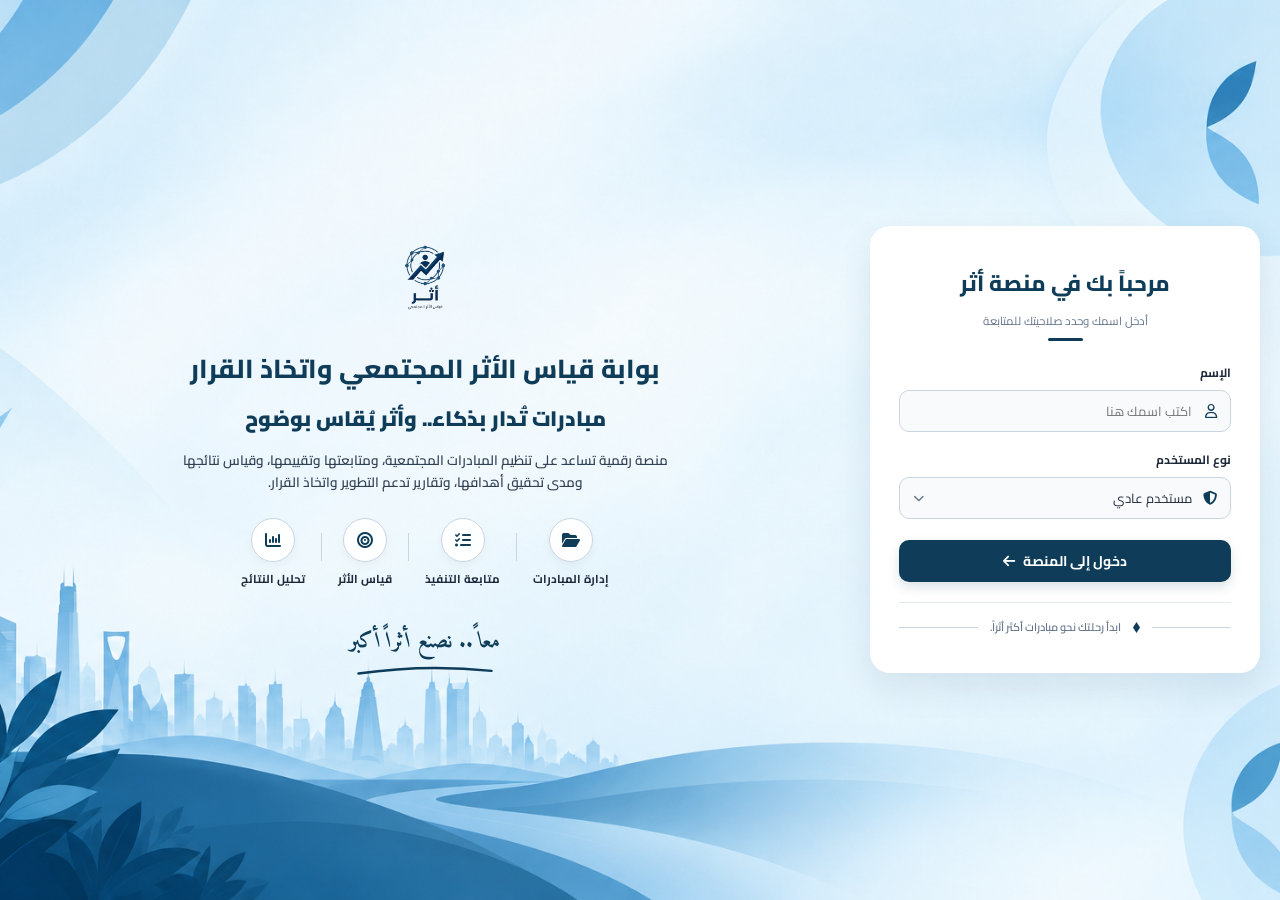
==== commit 8377963b: "Update index.html" ====
--- a/index.html
+++ b/index.html
@@ -2,578 +2,127 @@
 <html lang="ar" dir="rtl">
 <head>
     <meta charset="UTF-8">
-    <meta name="viewport" content="width=device-width, initial-scale=1.0, maximum-scale=1.0, user-scalable=no">
-    <title>منصة أثر - لوحة التحكم</title>
-    <!-- استدعاء خط Cairo وأيقونات FontAwesome -->
-    <link href="https://fonts.googleapis.com/css2?family=Cairo:wght@400;600;700;900&display=swap" rel="stylesheet">
+    <meta name="viewport" content="width=device-width, initial-scale=1.0">
+    <title>تسجيل الدخول - منصة أثر</title>
+    <!-- استدعاء خطوط Google Fonts وأيقونات FontAwesome -->
+    <link href="https://fonts.googleapis.com/css2?family=Cairo:wght@400;600;700;900&family=Amiri:ital,wght@1,700&display=swap" rel="stylesheet">
     <link rel="stylesheet" href="https://cdnjs.cloudflare.com/ajax/libs/font-awesome/6.4.0/css/all.min.css">
-    
-    <style>
-        * {
-            box-sizing: border-box;
-            margin: 0;
-            padding: 0;
-            font-family: 'Cairo', sans-serif;
-        }
-
-        body {
-            /* ضبط الخلفية لتظهر بوضوح تام وثبات على كافة الأجهزة (اللابتوب، الآيباد، الجوال) */
-            background-color: #f0f7ff;
-            background-image: url('bg-dashboard.png');
-            background-size: cover;
-            background-position: center;
-            background-repeat: no-repeat;
-            width: 100vw;
-            height: 100vh;
-            overflow: hidden;
-            display: flex;
-            justify-content: space-between;
-            align-items: stretch;
-            direction: rtl;
-        }
-
-        /* القسم الأيسر: المحتوى الثابت */
-        .main-content-area {
-            flex: 1;
-            height: 100vh;
-            padding: 4vh 4vw;
-            display: flex;
-            flex-direction: column;
-            align-items: flex-start;
-            position: relative;
-            min-width: 0;
-            overflow-y: auto;
-            overflow-x: hidden;
-            transition: all 0.3s ease;
-        }
-
-        /* الهيدر العلوي */
-        .header-top-wrapper {
-            width: 100%;
-            display: flex;
-            justify-content: space-between;
-            align-items: center;
-            flex-direction: row;
-            margin-top: 1vh;
-            gap: 20px;
-        }
-
-        /* عبارة الترحيب في اليمين */
-        .welcome-center-section {
-            text-align: right;
-            display: flex;
-            flex-direction: column;
-            align-items: flex-start;
-            gap: 4px;
-        }
-
-        .welcome-title-wrapper {
-            display: flex;
-            align-items: center;
-            gap: 8px;
-        }
-
-        .welcome-center-section h1 {
-            font-size: clamp(18px, 2.2vw, 28px);
-            font-weight: 900;
-            color: #0b253a;
-            white-space: nowrap;
-        }
-
-        .welcome-center-section p {
-            font-size: clamp(10px, 1vw, 13px);
-            color: #64748b; 
-            font-weight: 600;
-            white-space: nowrap;
-        }
-
-        .welcome-underline {
-            width: 45px;
-            height: 3px;
-            background-color: #4e9cd8;
-            border-radius: 2px;
-            margin-top: 4px;
-        }
-
-        /* شريط اسم المستخدم وقائمة الصلاحية في أقصى اليسار */
-        .top-user-bar-container {
-            position: relative;
-        }
-
-        .top-user-bar {
-            display: flex;
-            align-items: center;
-            gap: 10px;
-            cursor: pointer;
-            background: rgba(255, 255, 255, 0.9);
-            padding: 6px 16px;
-            border-radius: 30px;
-            box-shadow: 0 3px 12px rgba(11, 37, 58, 0.08);
-            backdrop-filter: blur(5px);
-            transition: all 0.3s ease;
-        }
-
-        .top-user-bar:hover {
-            background: rgba(255, 255, 255, 1);
-        }
-
-        .user-avatar-circle {
-            width: 36px;
-            height: 36px;
-            background-color: #ffffff;
-            border-radius: 50%;
-            display: flex;
-            justify-content: center;
-            align-items: center;
-            color: #0b253a;
-            box-shadow: 0 2px 5px rgba(11, 37, 58, 0.1);
-            flex-shrink: 0;
-        }
-
-        .user-avatar-circle i {
-            font-size: 15px;
-        }
-
-        .user-name-dropdown {
-            display: flex;
-            align-items: center;
-            gap: 6px;
-            font-size: 14px;
-            font-weight: 700;
-            color: #0b253a;
-            white-space: nowrap;
-        }
-
-        .user-name-dropdown i {
-            font-size: 10px;
-            color: #0b253a;
-            transition: transform 0.3s ease;
-        }
-
-        .top-user-bar.active .user-name-dropdown i {
-            transform: rotate(180deg);
-        }
-
-        /* القائمة المنسدلة */
-        .user-dropdown-menu {
-            position: absolute;
-            top: calc(100% + 8px);
-            right: 0;
-            width: 170px;
-            background: #ffffff;
-            border-radius: 12px;
-            box-shadow: 0 5px 20px rgba(11, 37, 58, 0.12);
-            padding: 10px;
-            display: none;
-            flex-direction: column;
-            gap: 6px;
-            z-index: 100;
-            border: 1px solid rgba(11, 37, 58, 0.08);
-            text-align: right;
-        }
-
-        .user-dropdown-menu.show {
-            display: flex;
-        }
-
-        .dropdown-header-label {
-            font-size: 11px;
-            color: #64748b;
-            font-weight: 600;
-            padding: 0 6px;
-        }
-
-        .dropdown-role-display {
-            background: #f1f5f9;
-            color: #0b253a;
-            padding: 8px 10px;
-            border-radius: 8px;
-            font-size: 13px;
-            font-weight: 700;
-            display: flex;
-            align-items: center;
-            justify-content: space-between;
-            cursor: default;
-        }
-
-        .dropdown-role-display i {
-            color: #4e9cd8;
-            font-size: 12px;
-        }
-
-        /* حاوية الشريط الجانبي مع زر السهم الثابت في مكانه المرتب */
-        .sidebar-wrapper {
-            position: relative;
-            display: flex;
-            align-items: flex-start;
-            flex-shrink: 0;
-            height: 100vh;
-        }
-
-        /* زر السهم الخارجي في نفس المكان المطلوب تماماً وبشكل سهم دائم */
-        .sidebar-external-toggle-btn {
-            position: absolute;
-            top: 25px;
-            right: -18px;
-            width: 36px;
-            height: 36px;
-            background-color: #0b253a;
-            color: #ffffff;
-            border: none;
-            border-radius: 50%;
-            display: flex;
-            justify-content: center;
-            align-items: center;
-            cursor: pointer;
-            box-shadow: 0 4px 12px rgba(11, 37, 58, 0.3);
-            font-size: 13px;
-            z-index: 9999;
-            transition: background-color 0.3s ease, transform 0.3s ease;
-        }
-
-        .sidebar-external-toggle-btn:hover {
-            background-color: #16344e;
-            transform: scale(1.1);
-        }
-
-        /* الشريط الجانبي في اليمين */
-        .sidebar-right {
-            width: 280px; 
-            height: 100vh;
-            background-color: #eaf4fc;
-            display: flex;
-            flex-direction: column;
-            justify-content: space-between;
-            padding: 15px 12px 20px 12px;
-            box-shadow: -5px 0 25px rgba(0, 0, 0, 0.06);
-            border-left: 1px solid rgba(15, 61, 89, 0.08);
-            overflow-y: auto;
-            overflow-x: hidden;
-            transition: transform 0.3s ease, width 0.3s ease;
-        }
-
-        /* عند طي الشريط، ينزلق الشريط بسلاسة إلى اليمين ويختفي، ويبقى زر السهم في مكانه البارز والمرتب لفتحه مجدداً */
-        .sidebar-wrapper.collapsed .sidebar-right {
-            transform: translateX(100%);
-            width: 0 !important;
-            padding: 0 !important;
-            border: none !important;
-            overflow: hidden;
-        }
-
-        .sidebar-wrapper.collapsed .sidebar-external-toggle-btn {
-            right: 15px; 
-        }
-
-        .sidebar-top-content {
-            display: flex;
-            flex-direction: column;
-            align-items: center;
-            width: 100%;
-            min-width: 256px;
-        }
-
-        .sidebar-logo {
-            width: 100%;
-            display: flex;
-            justify-content: center;
-            margin-bottom: 10px; 
-            margin-top: 5px;
-        }
-
-        .sidebar-logo img {
-            width: 195px; 
-            max-width: 100%;
-            height: auto;
-            object-fit: contain;
-        }
-
-        .sidebar-menu {
-            list-style: none !important;
-            width: 100%;
-            display: flex;
-            flex-direction: column;
-            gap: 6px;
-            padding: 0;
-            margin: 0;
-        }
-
-        .sidebar-menu li {
-            list-style: none !important;
-            width: 100%;
-        }
-
-        .sidebar-menu li a {
-            display: flex;
-            align-items: center;
-            justify-content: flex-end;
-            flex-direction: row-reverse;
-            gap: 12px;
-            padding: 10px 12px;
-            color: #0b253a;
-            text-decoration: none;
-            font-size: 13.5px;
-            font-weight: 600;
-            border-radius: 10px;
-            transition: all 0.3s ease;
-            white-space: nowrap;
-        }
-
-        .sidebar-menu li.active a {
-            background-color: #d1e7fb; 
-            color: #0b253a;
-            font-weight: 800;
-        }
-
-        .sidebar-menu li a:hover:not(.active) {
-            background-color: rgba(59, 130, 246, 0.08);
-        }
-
-        .sidebar-menu li a i {
-            font-size: 14px;
-            width: 20px;
-            text-align: center;
-            color: #0b253a;
-        }
-
-        /* زر تسجيل الخروج مثبت بوضوح تام وثبات في أسفل القائمة */
-        .sidebar-bottom-content {
-            width: 100%;
-            border-top: 1px solid rgba(15, 61, 89, 0.12);
-            padding-top: 12px;
-            min-width: 256px;
-            margin-top: auto !important;
-            background-color: #eaf4fc;
-        }
-
-        .logout-link {
-            display: flex;
-            align-items: center;
-            justify-content: flex-end;
-            flex-direction: row-reverse;
-            gap: 12px;
-            padding: 11px 12px;
-            color: #0b253a !important;
-            text-decoration: none;
-            font-size: 13.5px;
-            font-weight: 700;
-            border-radius: 10px;
-            transition: all 0.3s ease;
-            white-space: nowrap;
-        }
-
-        .logout-link i {
-            font-size: 14px;
-            color: #0b253a !important;
-            width: 20px;
-            text-align: center;
-        }
-
-        .logout-link:hover {
-            background-color: rgba(220, 38, 38, 0.1);
-            color: #dc2626 !important;
-        }
-
-        .logout-link:hover i {
-            color: #dc2626 !important;
-        }
-
-        /* التجاوب الذكي للشاشات الصغيرة */
-        @media (max-width: 1024px) {
-            .sidebar-wrapper {
-                position: fixed;
-                right: 0;
-                top: 0;
-                z-index: 9999;
-                transform: translateX(100%);
-                transition: transform 0.3s ease;
-            }
-            .sidebar-wrapper.mobile-open {
-                transform: translateX(0);
-            }
-            .sidebar-wrapper.mobile-open .sidebar-external-toggle-btn {
-                right: 265px;
-            }
-        }
-    </style>
+    <link rel="stylesheet" href="style.css">
 </head>
 <body>
 
-    <!-- حاوية الشريط الجانبي وزر السهم الخارجي -->
-    <div class="sidebar-wrapper" id="sidebarWrapper">
-        <!-- زر السهم دائم وثابت كشكل سهم -->
-        <button class="sidebar-external-toggle-btn" id="sidebarToggleBtn" title="إخفاء/إظهار القائمة">
-            <i class="fa-solid fa-chevron-left" id="toggleIcon"></i>
-        </button>
-
-        <div class="sidebar-right" id="sidebarRight">
-            <div class="sidebar-top-content">
-                <div class="sidebar-logo">
-                    <img src="logo.png" alt="شعار منصة أثر">
+    <div class="login-container">
+        
+        <!-- القسم الأيمن: بطاقة تسجيل الدخول -->
+        <div class="right-side-card">
+            <div>
+                <div class="card-header">
+                    <h2>مرحباً بك في منصة أثر</h2>
+                    <p>أدخل اسمك وحدد صلاحيتك للمتابعة</p>
                 </div>
 
-                <ul class="sidebar-menu">
-                    <li class="active">
-                        <a href="dashboard.html">
-                            <span>الرئيسية</span>
-                            <i class="fa-solid fa-house"></i>
-                        </a>
-                    </li>
-                    <li>
-                        <a href="#">
-                            <span>المبادرات</span>
-                            <i class="fa-solid fa-folder-open"></i>
-                        </a>
-                    </li>
-                    <li>
-                        <a href="#">
-                            <span>المؤشرات</span>
-                            <i class="fa-solid fa-chart-line"></i>
-                        </a>
-                    </li>
-                    <li>
-                        <a href="#">
-                            <span>البيانات</span>
-                            <i class="fa-solid fa-database"></i>
-                        </a>
-                    </li>
-                    <li>
-                        <a href="#">
-                            <span>التقارير</span>
-                            <i class="fa-solid fa-file-lines"></i>
-                        </a>
-                    </li>
-                    <li>
-                        <a href="#">
-                            <span>المستفيدون</span>
-                            <i class="fa-solid fa-users"></i>
-                        </a>
-                    </li>
-                    <!-- إعدادات النظام للمشرف -->
-                    <li id="adminSettingsMenu" style="display: none;">
-                        <a href="#">
-                            <span>إعدادات النظام</span>
-                            <i class="fa-solid fa-gear"></i>
-                        </a>
-                    </li>
-                </ul>
-            </div>
-
-            <div class="sidebar-bottom-content">
-                <a href="index.html" class="logout-link">
-                    <span>تسجيل الخروج</span>
-                    <i class="fa-solid fa-right-from-bracket"></i>
-                </a>
-            </div>
-        </div>
-    </div>
-
-    <!-- القسم الأيسر: المحتوى -->
-    <div class="main-content-area" id="mainContentArea">
-        
-        <!-- الهيدر العلوي -->
-        <div class="header-top-wrapper">
-            
-            <!-- عبارة الترحيب في اليمين -->
-            <div class="welcome-center-section">
-                <div class="welcome-title-wrapper">
-                    <h1>مرحباً بك في أثر</h1>
-                </div>
-                <p>معاً نصنع أثراً مستداماً.. ونحول المبادرات إلى نتائج حقيقية</p>
-                <div class="welcome-underline"></div>
-            </div>
-
-            <!-- شريط اسم المستخدم في أقصى اليسار -->
-            <div class="top-user-bar-container" id="userBarContainer">
-                <div class="top-user-bar" id="userBarToggle">
-                    <div class="user-avatar-circle">
-                        <i class="fa-solid fa-user"></i>
-                    </div>
-                    <div class="user-name-dropdown">
-                        <span id="displayUserName">فجر</span>
-                        <i class="fa-solid fa-chevron-down"></i>
+                <div class="input-group">
+                    <label>الإسم</label>
+                    <div class="input-wrapper">
+                        <i class="fa-regular fa-user input-icon-inside"></i>
+                        <input type="text" id="usernameInput" placeholder="اكتب اسمك هنا">
                     </div>
                 </div>
 
-                <!-- القائمة المنسدلة -->
-                <div class="user-dropdown-menu" id="userDropdownMenu">
-                    <span class="dropdown-header-label">صلاحية الحساب</span>
-                    <div class="dropdown-role-display">
-                        <span id="displayUserRoleText">مستخدم</span>
-                        <i class="fa-solid fa-lock"></i>
+                <!-- خانة اختيار نوع المستخدم (مشرف / مستخدم عادي) -->
+                <div class="input-group" style="margin-top: 15px;">
+                    <label>نوع المستخدم</label>
+                    <div class="input-wrapper">
+                        <i class="fa-solid fa-shield-halved input-icon-inside"></i>
+                        <select id="userRoleSelect" style="width: 100%; height: 42px; padding: 0 38px 0 14px; border: 1.5px solid #cbd5e1; border-radius: 10px; background-color: #f8fafc; font-size: 13px; color: #1e293b; outline: none; text-align: right; appearance: none; font-family: 'Cairo', sans-serif;">
+                            <option value="user">مستخدم عادي</option>
+                            <option value="admin">مشرف (Admin)</option>
+                        </select>
+                        <i class="fa-solid fa-chevron-down" style="position: absolute; left: 14px; top: 50%; transform: translateY(-50%); font-size: 11px; color: #64748b; pointer-events: none;"></i>
                     </div>
                 </div>
             </div>
 
+            <div>
+                <button class="login-submit-btn" onclick="handleLogin()">
+                    <span>دخول إلى المنصة</span>
+                    <i class="fa-solid fa-arrow-left"></i>
+                </button>
+
+                <div class="card-footer-note">
+                    <div class="footer-divider"></div>
+                    <div class="footer-leaf-icon"></div>
+                    <span class="footer-text">ابدأ رحلتك نحو مبادرات أكثر أثراً.</span>
+                    <div class="footer-divider"></div>
+                </div>
+            </div>
+        </div>
+
+        <!-- القسم الأيسر: الشعار والمميزات -->
+        <div class="left-side-content">
+            <div class="logo-box">
+                <img src="logo.png" alt="شعار منصة أثر">
+            </div>
+            <div class="main-title">بوابة قياس الأثر المجتمعي واتخاذ القرار</div>
+            <div class="main-slogan">مبادرات تُدار بذكاء.. وأثر يُقاس بوضوح</div>
+            
+            <p class="description-text">
+                منصة رقمية تساعد على تنظيم المبادرات المجتمعية، ومتابعتها وتقييمها، وقیاس نتائجها ومدى تحقيق أهدافها، وتقارير تدعم التطوير واتخاذ القرار.
+            </p>
+
+            <!-- الأيقونات الأربع -->
+            <div class="features-row-exact">
+                <div class="feature-item">
+                    <div class="feature-icon"><i class="fa-solid fa-folder-open"></i></div>
+                    <span class="feature-title">إدارة المبادرات</span>
+                </div>
+                <div class="vertical-line"></div>
+                <div class="feature-item">
+                    <div class="feature-icon"><i class="fa-solid fa-list-check"></i></div>
+                    <span class="feature-title">متابعة التنفيذ</span>
+                </div>
+                <div class="vertical-line"></div>
+                <div class="feature-item">
+                    <div class="feature-icon"><i class="fa-solid fa-bullseye"></i></div>
+                    <span class="feature-title">قياس الأثر</span>
+                </div>
+                <div class="vertical-line"></div>
+                <div class="feature-item">
+                    <div class="feature-icon"><i class="fa-solid fa-chart-column"></i></div>
+                    <span class="feature-title">تحليل النتائج</span>
+                </div>
+            </div>
+
+            <!-- الجملة الأخيرة المزخرفة -->
+            <div class="artistic-quote">
+                <span>معاً .. نصنع أثراً أكبر</span>
+                <div class="quote-underline"></div>
+            </div>
         </div>
 
     </div>
 
     <script>
-        // سحب الاسم المسجل وصلاحية المستخدم وعرضها
-        const savedName = localStorage.getItem('athalUser');
-        const savedRole = localStorage.getItem('athalRole');
+        function handleLogin() {
+            const name = document.getElementById('usernameInput').value.trim();
+            const role = document.getElementById('userRoleSelect').value;
 
-        if (savedName) {
-            document.getElementById('displayUserName').textContent = savedName;
+            if (name === "") {
+                alert("الرجاء كتابة الاسم أولاً قبل الدخول.");
+                return;
+            }
+
+            // حفظ بيانات المستخدم والصلاحية
+            localStorage.setItem('athalUser', name);
+            localStorage.setItem('athalRole', role);
+
+            // التوجيه بناءً على الاختيار
+            if (role === 'admin') {
+                window.location.href = "dashboard.html"; // أو صفحة المشرف
+            } else {
+                window.location.href = "dashboard.html"; 
+            }
         }
-
-        // تحديد نص الصلاحية (مشرف أو مستخدم) وعرض إعدادات المشرف إن وجدت
-        const roleTextElement = document.getElementById('displayUserRoleText');
-        if (savedRole === 'admin') {
-            roleTextElement.textContent = 'مشرف النظام';
-            document.getElementById('adminSettingsMenu').style.display = 'block';
-        } else {
-            roleTextElement.textContent = 'مستخدم عادي';
-        }
-
-        // تفاعل فتح وإغلاق القائمة المنسدلة للحساب
-        const userBarContainer = document.getElementById('userBarContainer');
-        const userBarToggle = document.getElementById('userBarToggle');
-        const userDropdownMenu = document.getElementById('userDropdownMenu');
-
-        userBarToggle.addEventListener('click', function (e) {
-            e.stopPropagation();
-            userDropdownMenu.classList.toggle('show');
-            userBarToggle.classList.toggle('active');
-        });
-
-        // إغلاق القائمة المنسدلة عند النقر في أي مكان خارجها
-        window.addEventListener('click', function () {
-            userDropdownMenu.classList.remove('show');
-            userBarToggle.classList.remove('active');
-        });
-
-        // البرمجة الذكية لزر السهم الخارجي لفتح وإغلاق الشريط بسلاسة تامة
-        const sidebarWrapper = document.getElementById('sidebarWrapper');
-        const sidebarToggleBtn = document.getElementById('sidebarToggleBtn');
-        const toggleIcon = document.getElementById('toggleIcon');
-
-        sidebarToggleBtn.addEventListener('click', function(e) {
-            e.stopPropagation();
-            
-            if (window.innerWidth <= 1024) {
-                sidebarWrapper.classList.toggle('mobile-open');
-                if (sidebarWrapper.classList.contains('mobile-open')) {
-                    toggleIcon.classList.remove('fa-chevron-left');
-                    toggleIcon.classList.add('fa-chevron-right');
-                } else {
-                    toggleIcon.classList.remove('fa-chevron-right');
-                    toggleIcon.classList.add('fa-chevron-left');
-                }
-            } else {
-                sidebarWrapper.classList.toggle('collapsed');
-                if (sidebarWrapper.classList.contains('collapsed')) {
-                    toggleIcon.classList.remove('fa-chevron-left');
-                    toggleIcon.classList.add('fa-chevron-right');
-                    sidebarToggleBtn.setAttribute('title', 'إرجاع القائمة');
-                } else {
-                    toggleIcon.classList.remove('fa-chevron-right');
-                    toggleIcon.classList.add('fa-chevron-left');
-                    sidebarToggleBtn.setAttribute('title', 'إخفاء القائمة');
-                }
-            }
-        });
     </script>
 </body>
 </html>
--- a/style.css
+++ b/style.css
@@ -0,0 +1,495 @@
+* {
+    box-sizing: border-box;
+    margin: 0;
+    padding: 0;
+    font-family: 'Cairo', sans-serif;
+}
+
+html, body {
+    width: 100%;
+    min-height: 100vh;
+    overflow-x: hidden;
+}
+
+/* الخلفية تتمدد وتتوسط أوتوماتيكياً على كل الأجهزة */
+body {
+    background-image: url('خلفيه موقع اثر.png');
+    background-size: cover;
+    background-position: center;
+    background-repeat: no-repeat;
+    display: flex;
+    justify-content: center;
+    align-items: center;
+    padding: 30px 20px;
+}
+
+/* الحاوية الرئيسية تتكيف مع الشاشة بمرونة تامة */
+.login-container {
+    display: flex;
+    justify-content: space-between;
+    align-items: center;
+    width: 100%;
+    max-width: 1250px;
+    gap: 40px;
+}
+
+/* القسم الأيسر يتمدد بذكاء */
+.left-side-content {
+    flex: 1.3;
+    display: flex;
+    flex-direction: column;
+    align-items: center;
+    text-align: center;
+}
+
+/* الشعار يحافظ على جودته وثباته */
+.logo-box {
+    margin-bottom: 12px;
+    display: flex;
+    justify-content: center;
+    align-items: center;
+}
+
+.logo-box img {
+    width: 140px;
+    max-width: 100%;
+    height: auto;
+    object-fit: contain;
+}
+
+.main-title {
+    font-size: clamp(20px, 2.2vw, 26px);
+    color: #0f3d59;
+    font-weight: 800;
+    margin-bottom: 6px;
+}
+
+.main-slogan {
+    font-size: clamp(16px, 1.8vw, 21px);
+    color: #0f3d59;
+    font-weight: 900;
+    margin-bottom: 12px;
+}
+
+.description-text {
+    font-size: clamp(12px, 1.2vw, 13.5px);
+    color: #334155;
+    line-height: 1.6;
+    max-width: 520px;
+    margin-bottom: 25px;
+    font-weight: 600;
+}
+
+/* شريط الأيقونات متجاوب ومرتب */
+.features-row-exact {
+    display: flex;
+    justify-content: center;
+    align-items: center;
+    gap: 16px;
+    width: 100%;
+    margin-bottom: 22px;
+    flex-wrap: nowrap;
+}
+
+.feature-item {
+    display: flex;
+    flex-direction: column;
+    align-items: center;
+    gap: 6px;
+}
+
+.feature-icon {
+    width: 44px;
+    height: 44px;
+    background: rgba(255, 255, 255, 0.95);
+    border: 1.5px solid #cbd5e1;
+    border-radius: 50%;
+    display: flex;
+    justify-content: center;
+    align-items: center;
+    color: #0f3d59;
+    font-size: 16px;
+    box-shadow: 0 4px 10px rgba(0,0,0,0.04);
+}
+
+.feature-title {
+    font-size: clamp(10px, 1.1vw, 11.5px);
+    color: #1e293b;
+    font-weight: 700;
+    white-space: nowrap;
+}
+
+.vertical-line {
+    width: 1px;
+    height: 28px;
+    background-color: #cbd5e1;
+    margin-top: -15px;
+}
+
+/* الجملة الأخيرة المزخرفة تتكيف مع الشاشة */
+.artistic-quote {
+    display: flex;
+    flex-direction: column;
+    align-items: center;
+    margin-top: 10px;
+}
+
+.artistic-quote span {
+    font-family: 'Amiri', serif;
+    font-size: clamp(18px, 1.9vw, 22px);
+    font-style: italic;
+    font-weight: 700;
+    color: #0f3d59;
+}
+
+.quote-underline {
+    width: 150px;
+    height: 14px;
+    background: url('data:image/svg+xml;utf8,<svg xmlns="http://www.w3.org/2000/svg" viewBox="0 0 160 16"><path d="M4,12 Q80,1 156,9" fill="none" stroke="%230f3d59" stroke-width="2.8" stroke-linecap="round"/></svg>') no-repeat center;
+    background-size: contain;
+    margin-top: 2px;
+}
+
+/* القسم الأيمن: بطاقة تسجيل الدخول */
+.right-side-card {
+    flex: 0 0 390px;
+    width: 100%;
+    background: #ffffff;
+    border-radius: 20px;
+    padding: 35px 28px;
+    box-shadow: 0 15px 35px rgba(15, 61, 89, 0.1);
+    border: 1px solid rgba(255, 255, 255, 0.8);
+    display: flex;
+    flex-direction: column;
+    justify-content: space-between;
+}
+
+.card-header {
+    text-align: center;
+    margin-bottom: 20px;
+    position: relative;
+}
+
+.card-header h2 {
+    font-size: 22px;
+    color: #0f3d59;
+    font-weight: 800;
+    margin-bottom: 6px;
+}
+
+.card-header::after {
+    content: '';
+    display: block;
+    width: 35px;
+    height: 3px;
+    background-color: #0f3d59;
+    margin: 6px auto 0;
+    border-radius: 2px;
+}
+
+.card-header p {
+    font-size: 11.5px;
+    color: #64748b;
+    margin-top: 6px;
+}
+
+.input-group {
+    margin-bottom: 16px;
+}
+
+.input-group label {
+    display: block;
+    font-size: 12px;
+    color: #1e293b;
+    font-weight: 700;
+    margin-bottom: 6px;
+    text-align: right;
+}
+
+.input-wrapper {
+    position: relative;
+    width: 100%;
+}
+
+/* تنسيق عام لـ input و select لضمان عدم التداخل */
+.input-wrapper input,
+.input-wrapper select {
+    width: 100%;
+    height: 42px;
+    padding-right: 38px; /* مسافة للأيقونة على اليمين */
+    padding-left: 35px;  /* مسافة للسهم على اليسار في الـ select */
+    border: 1.5px solid #cbd5e1;
+    border-radius: 10px;
+    background-color: #f8fafc;
+    font-size: 13px;
+    color: #1e293b;
+    outline: none;
+    transition: all 0.3s ease;
+    text-align: right;
+    appearance: none;
+    font-family: 'Cairo', sans-serif;
+}
+
+.input-wrapper input:focus,
+.input-wrapper select:focus {
+    border-color: #0f3d59;
+    box-shadow: 0 0 0 3px rgba(15, 61, 89, 0.08);
+    background-color: #fff;
+}
+
+.input-icon-inside {
+    position: absolute;
+    right: 14px;
+    top: 50%;
+    transform: translateY(-50%);
+    color: #0f3d59;
+    font-size: 14px;
+    pointer-events: none;
+}
+
+.login-submit-btn {
+    width: 100%;
+    height: 42px;
+    background-color: #0f3d59;
+    color: white;
+    border: none;
+    border-radius: 10px;
+    font-size: 14px;
+    font-weight: 700;
+    cursor: pointer;
+    transition: background 0.3s ease, transform 0.2s;
+    display: flex;
+    justify-content: center;
+    align-items: center;
+    gap: 8px;
+    box-shadow: 0 5px 12px rgba(15, 61, 89, 0.15);
+    margin-top: 5px;
+}
+
+.login-submit-btn:hover {
+    background-color: #164e63;
+    transform: translateY(-1px);
+}
+
+.card-footer-note {
+    display: flex;
+    align-items: center;
+    justify-content: center;
+    gap: 12px;
+    margin-top: 20px;
+    padding-top: 14px;
+    border-top: 1px solid #e2e8f0;
+}
+
+.footer-divider {
+    flex: 1;
+    height: 1px;
+    background-color: #cbd5e1;
+}
+
+.footer-leaf-icon {
+    width: 7px;
+    height: 11px;
+    background-color: #0f3d59;
+    clip-path: polygon(50% 0%, 100% 50%, 50% 100%, 0% 50%);
+}
+
+.footer-text {
+    font-size: 11px;
+    color: #64748b;
+    font-weight: 600;
+    white-space: nowrap;
+}
+
+/* ==========================================================
+   نظام التعرف التلقائي على الشاشات الذكية (لابتوب، تابلت، جوال)
+   ========================================================== */
+@media (max-width: 1024px) {
+    .login-container {
+        flex-direction: column-reverse;
+        justify-content: center;
+        gap: 30px;
+        max-width: 500px;
+    }
+
+    body {
+        align-items: flex-start;
+        padding: 30px 15px;
+    }
+
+    .right-side-card, .left-side-content {
+        width: 100%;
+        max-width: 420px;
+        flex: none;
+    }
+}
+
+@media (max-width: 480px) {
+    .features-row-exact {
+        gap: 8px;
+    }
+
+    .feature-title {
+        font-size: 9.5px;
+    }
+
+    .feature-icon {
+        width: 38px;
+        height: 38px;
+        font-size: 14px;
+    }
+}
+
+/* ==========================================================
+   تنسيقات لوحة التحكم (Dashboard & Sidebar)
+   ========================================================== */
+
+.dashboard-body {
+    background-image: url('خلفيه موقع اثر.png');
+    background-size: cover;
+    background-position: center;
+    background-repeat: no-repeat;
+    min-height: 100vh;
+    padding: 20px;
+}
+
+.dashboard-container {
+    display: flex;
+    justify-content: space-between;
+    width: 100%;
+    max-width: 1350px;
+    margin: 0 auto;
+    min-height: 90vh;
+    gap: 20px;
+}
+
+/* المحتوى الرئيسي الأيمن */
+.main-content-area {
+    flex: 1;
+    background: rgba(255, 255, 255, 0.7);
+    backdrop-filter: blur(10px);
+    border-radius: 20px;
+    padding: 30px;
+    border: 1px solid rgba(255, 255, 255, 0.9);
+    box-shadow: 0 10px 30px rgba(15, 61, 89, 0.05);
+}
+
+.welcome-top-bar h1 {
+    font-size: 24px;
+    color: #0f3d59;
+    font-weight: 800;
+}
+
+.welcome-top-bar p {
+    font-size: 13px;
+    color: #64748b;
+    margin-top: 5px;
+}
+
+.content-card-box {
+    margin-top: 30px;
+    background: #ffffff;
+    padding: 25px;
+    border-radius: 14px;
+    box-shadow: 0 4px 15px rgba(0,0,0,0.03);
+    color: #334155;
+}
+
+/* القائمة الجانبية (Sidebar) على اليسار */
+.sidebar-menu {
+    width: 260px;
+    background: #ffffff;
+    border-radius: 20px;
+    padding: 25px 15px;
+    box-shadow: 0 10px 30px rgba(15, 61, 89, 0.08);
+    display: flex;
+    flex-direction: column;
+    justify-content: flex-start;
+}
+
+.sidebar-logo {
+    display: flex;
+    align-items: center;
+    justify-content: flex-end;
+    gap: 10px;
+    padding-bottom: 20px;
+    border-bottom: 1px solid #e2e8f0;
+    margin-bottom: 20px;
+}
+
+.sidebar-logo img {
+    width: 35px;
+    height: auto;
+}
+
+.sidebar-logo .logo-text {
+    font-size: 20px;
+    font-weight: 900;
+    color: #0f3d59;
+}
+
+.menu-list {
+    list-style: none;
+    padding: 0;
+    margin: 0;
+    display: flex;
+    flex-direction: column;
+    gap: 8px;
+}
+
+.menu-item a {
+    display: flex;
+    align-items: center;
+    justify-content: flex-end;
+    gap: 12px;
+    padding: 12px 15px;
+    border-radius: 10px;
+    text-decoration: none;
+    color: #334155;
+    font-size: 14px;
+    font-weight: 600;
+    transition: all 0.3s ease;
+}
+
+.menu-item a i {
+    font-size: 16px;
+    color: #0f3d59;
+    width: 20px;
+    text-align: center;
+}
+
+/* العنصر النشط (الرئيسية) */
+.menu-item.active a {
+    background-color: #dbeafe;
+    color: #0f3d59;
+    font-weight: 700;
+}
+
+.menu-item a:hover {
+    background-color: #f1f5f9;
+}
+
+/* زر تسجيل الخروج */
+.logout-item {
+    margin-top: auto;
+    border-top: 1px solid #e2e8f0;
+    padding-top: 15px;
+}
+
+.logout-item a {
+    color: #ef4444;
+}
+
+.logout-item a i {
+    color: #ef4444;
+}
+
+/* التجاوب مع الجوال */
+@media (max-width: 900px) {
+    .dashboard-container {
+        flex-direction: column-reverse;
+    }
+    .sidebar-menu {
+        width: 100%;
+    }
+}
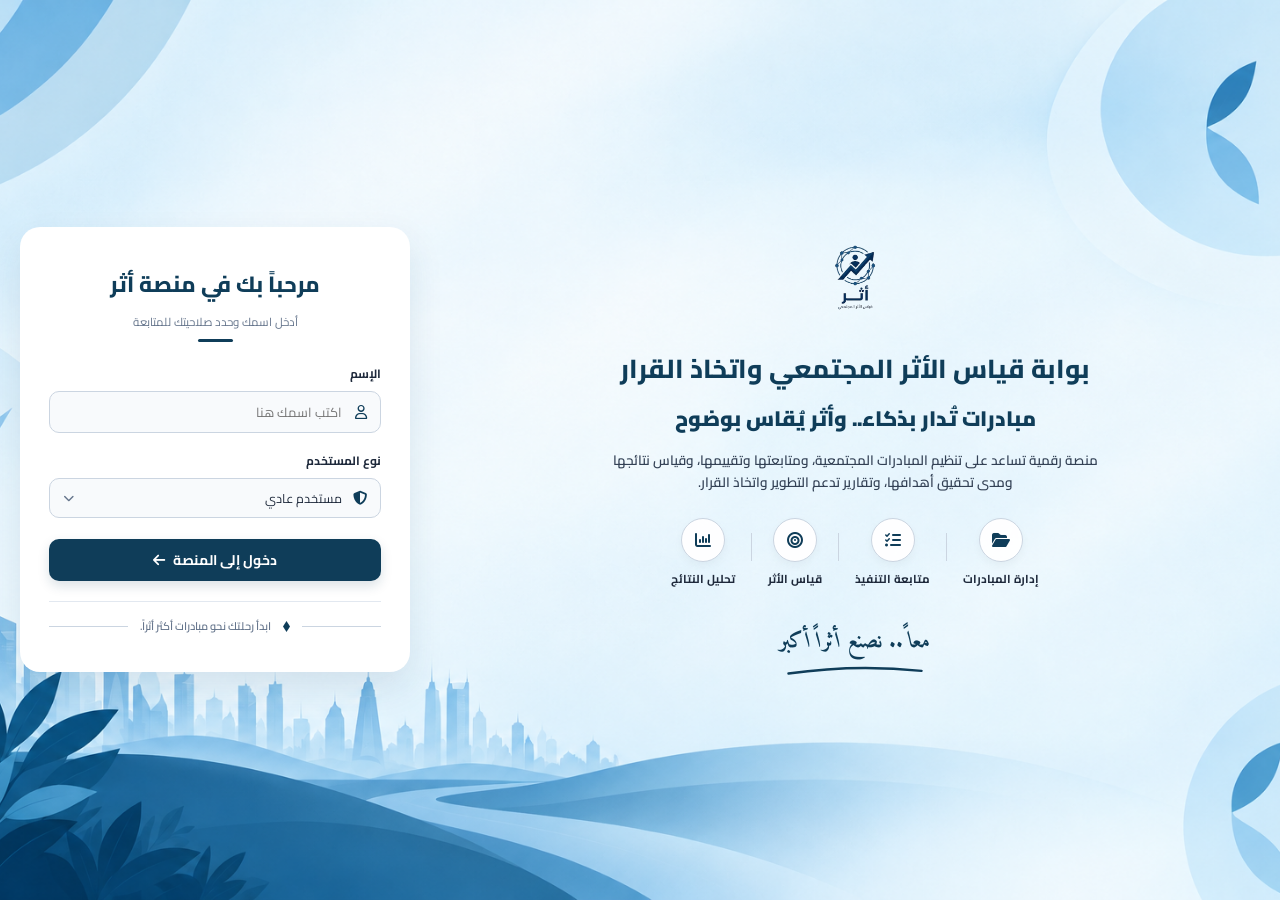
==== commit deae187d: "Update index.html" ====
--- a/index.html
+++ b/index.html
@@ -13,52 +13,7 @@
 
     <div class="login-container">
         
-        <!-- القسم الأيمن: بطاقة تسجيل الدخول -->
-        <div class="right-side-card">
-            <div>
-                <div class="card-header">
-                    <h2>مرحباً بك في منصة أثر</h2>
-                    <p>أدخل اسمك وحدد صلاحيتك للمتابعة</p>
-                </div>
-
-                <div class="input-group">
-                    <label>الإسم</label>
-                    <div class="input-wrapper">
-                        <i class="fa-regular fa-user input-icon-inside"></i>
-                        <input type="text" id="usernameInput" placeholder="اكتب اسمك هنا">
-                    </div>
-                </div>
-
-                <!-- خانة اختيار نوع المستخدم (مشرف / مستخدم عادي) -->
-                <div class="input-group" style="margin-top: 15px;">
-                    <label>نوع المستخدم</label>
-                    <div class="input-wrapper">
-                        <i class="fa-solid fa-shield-halved input-icon-inside"></i>
-                        <select id="userRoleSelect" style="width: 100%; height: 42px; padding: 0 38px 0 14px; border: 1.5px solid #cbd5e1; border-radius: 10px; background-color: #f8fafc; font-size: 13px; color: #1e293b; outline: none; text-align: right; appearance: none; font-family: 'Cairo', sans-serif;">
-                            <option value="user">مستخدم عادي</option>
-                            <option value="admin">مشرف (Admin)</option>
-                        </select>
-                        <i class="fa-solid fa-chevron-down" style="position: absolute; left: 14px; top: 50%; transform: translateY(-50%); font-size: 11px; color: #64748b; pointer-events: none;"></i>
-                    </div>
-                </div>
-            </div>
-
-            <div>
-                <button class="login-submit-btn" onclick="handleLogin()">
-                    <span>دخول إلى المنصة</span>
-                    <i class="fa-solid fa-arrow-left"></i>
-                </button>
-
-                <div class="card-footer-note">
-                    <div class="footer-divider"></div>
-                    <div class="footer-leaf-icon"></div>
-                    <span class="footer-text">ابدأ رحلتك نحو مبادرات أكثر أثراً.</span>
-                    <div class="footer-divider"></div>
-                </div>
-            </div>
-        </div>
-
-        <!-- القسم الأيسر: الشعار والمميزات -->
+        <!-- القسم العلوي: الشعار والمميزات (كلام فوق) -->
         <div class="left-side-content">
             <div class="logo-box">
                 <img src="logo.png" alt="شعار منصة أثر">
@@ -100,6 +55,51 @@
             </div>
         </div>
 
+        <!-- القسم السفلي: مربع تسجيل الدخول المصغر والمرتب (كلام تحت) -->
+        <div class="right-side-card">
+            <div>
+                <div class="card-header">
+                    <h2>مرحباً بك في منصة أثر</h2>
+                    <p>أدخل اسمك وحدد صلاحيتك للمتابعة</p>
+                </div>
+
+                <div class="input-group">
+                    <label>الإسم</label>
+                    <div class="input-wrapper">
+                        <i class="fa-regular fa-user input-icon-inside"></i>
+                        <input type="text" id="usernameInput" placeholder="اكتب اسمك هنا">
+                    </div>
+                </div>
+
+                <!-- خانة اختيار نوع المستخدم (مشرف / مستخدم عادي) -->
+                <div class="input-group" style="margin-top: 12px;">
+                    <label>نوع المستخدم</label>
+                    <div class="input-wrapper">
+                        <i class="fa-solid fa-shield-halved input-icon-inside"></i>
+                        <select id="userRoleSelect" style="width: 100%; height: 40px; padding: 0 38px 0 14px; border: 1.5px solid #cbd5e1; border-radius: 10px; background-color: #f8fafc; font-size: 12.5px; color: #1e293b; outline: none; text-align: right; appearance: none; font-family: 'Cairo', sans-serif;">
+                            <option value="user">مستخدم عادي</option>
+                            <option value="admin">مشرف (Admin)</option>
+                        </select>
+                        <i class="fa-solid fa-chevron-down" style="position: absolute; left: 14px; top: 50%; transform: translateY(-50%); font-size: 11px; color: #64748b; pointer-events: none;"></i>
+                    </div>
+                </div>
+            </div>
+
+            <div>
+                <button class="login-submit-btn" onclick="handleLogin()">
+                    <span>دخول إلى المنصة</span>
+                    <i class="fa-solid fa-arrow-left"></i>
+                </button>
+
+                <div class="card-footer-note">
+                    <div class="footer-divider"></div>
+                    <div class="footer-leaf-icon"></div>
+                    <span class="footer-text">ابدأ رحلتك نحو مبادرات أكثر أثراً.</span>
+                    <div class="footer-divider"></div>
+                </div>
+            </div>
+        </div>
+
     </div>
 
     <script>
@@ -112,16 +112,10 @@
                 return;
             }
 
-            // حفظ بيانات المستخدم والصلاحية
             localStorage.setItem('athalUser', name);
             localStorage.setItem('athalRole', role);
 
-            // التوجيه بناءً على الاختيار
-            if (role === 'admin') {
-                window.location.href = "dashboard.html"; // أو صفحة المشرف
-            } else {
-                window.location.href = "dashboard.html"; 
-            }
+            window.location.href = "dashboard.html";
         }
     </script>
 </body>
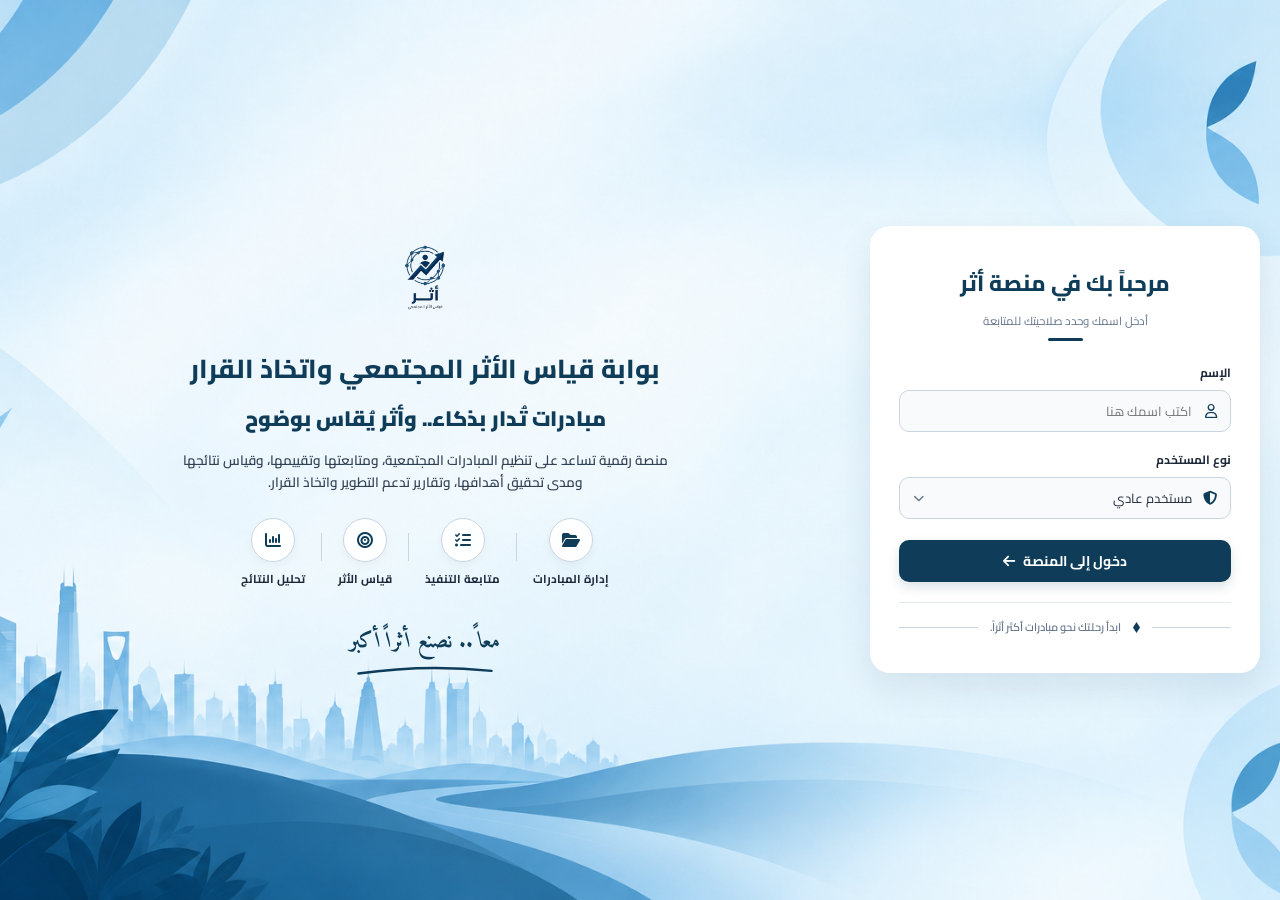
==== commit cbbf3a9e: "Update index.html" ====
--- a/index.html
+++ b/index.html
@@ -13,7 +13,52 @@
 
     <div class="login-container">
         
-        <!-- القسم العلوي: الشعار والمميزات (كلام فوق) -->
+        <!-- القسم الأيمن: بطاقة تسجيل الدخول -->
+        <div class="right-side-card">
+            <div>
+                <div class="card-header">
+                    <h2>مرحباً بك في منصة أثر</h2>
+                    <p>أدخل اسمك وحدد صلاحيتك للمتابعة</p>
+                </div>
+
+                <div class="input-group">
+                    <label>الإسم</label>
+                    <div class="input-wrapper">
+                        <i class="fa-regular fa-user input-icon-inside"></i>
+                        <input type="text" id="usernameInput" placeholder="اكتب اسمك هنا">
+                    </div>
+                </div>
+
+                <!-- خانة اختيار نوع المستخدم (مشرف / مستخدم عادي) -->
+                <div class="input-group" style="margin-top: 15px;">
+                    <label>نوع المستخدم</label>
+                    <div class="input-wrapper">
+                        <i class="fa-solid fa-shield-halved input-icon-inside"></i>
+                        <select id="userRoleSelect" style="width: 100%; height: 42px; padding: 0 38px 0 14px; border: 1.5px solid #cbd5e1; border-radius: 10px; background-color: #f8fafc; font-size: 13px; color: #1e293b; outline: none; text-align: right; appearance: none; font-family: 'Cairo', sans-serif;">
+                            <option value="user">مستخدم عادي</option>
+                            <option value="admin">مشرف (Admin)</option>
+                        </select>
+                        <i class="fa-solid fa-chevron-down" style="position: absolute; left: 14px; top: 50%; transform: translateY(-50%); font-size: 11px; color: #64748b; pointer-events: none;"></i>
+                    </div>
+                </div>
+            </div>
+
+            <div>
+                <button class="login-submit-btn" onclick="handleLogin()">
+                    <span>دخول إلى المنصة</span>
+                    <i class="fa-solid fa-arrow-left"></i>
+                </button>
+
+                <div class="card-footer-note">
+                    <div class="footer-divider"></div>
+                    <div class="footer-leaf-icon"></div>
+                    <span class="footer-text">ابدأ رحلتك نحو مبادرات أكثر أثراً.</span>
+                    <div class="footer-divider"></div>
+                </div>
+            </div>
+        </div>
+
+        <!-- القسم الأيسر: الشعار والمميزات -->
         <div class="left-side-content">
             <div class="logo-box">
                 <img src="logo.png" alt="شعار منصة أثر">
@@ -55,51 +100,6 @@
             </div>
         </div>
 
-        <!-- القسم السفلي: مربع تسجيل الدخول المصغر والمرتب (كلام تحت) -->
-        <div class="right-side-card">
-            <div>
-                <div class="card-header">
-                    <h2>مرحباً بك في منصة أثر</h2>
-                    <p>أدخل اسمك وحدد صلاحيتك للمتابعة</p>
-                </div>
-
-                <div class="input-group">
-                    <label>الإسم</label>
-                    <div class="input-wrapper">
-                        <i class="fa-regular fa-user input-icon-inside"></i>
-                        <input type="text" id="usernameInput" placeholder="اكتب اسمك هنا">
-                    </div>
-                </div>
-
-                <!-- خانة اختيار نوع المستخدم (مشرف / مستخدم عادي) -->
-                <div class="input-group" style="margin-top: 12px;">
-                    <label>نوع المستخدم</label>
-                    <div class="input-wrapper">
-                        <i class="fa-solid fa-shield-halved input-icon-inside"></i>
-                        <select id="userRoleSelect" style="width: 100%; height: 40px; padding: 0 38px 0 14px; border: 1.5px solid #cbd5e1; border-radius: 10px; background-color: #f8fafc; font-size: 12.5px; color: #1e293b; outline: none; text-align: right; appearance: none; font-family: 'Cairo', sans-serif;">
-                            <option value="user">مستخدم عادي</option>
-                            <option value="admin">مشرف (Admin)</option>
-                        </select>
-                        <i class="fa-solid fa-chevron-down" style="position: absolute; left: 14px; top: 50%; transform: translateY(-50%); font-size: 11px; color: #64748b; pointer-events: none;"></i>
-                    </div>
-                </div>
-            </div>
-
-            <div>
-                <button class="login-submit-btn" onclick="handleLogin()">
-                    <span>دخول إلى المنصة</span>
-                    <i class="fa-solid fa-arrow-left"></i>
-                </button>
-
-                <div class="card-footer-note">
-                    <div class="footer-divider"></div>
-                    <div class="footer-leaf-icon"></div>
-                    <span class="footer-text">ابدأ رحلتك نحو مبادرات أكثر أثراً.</span>
-                    <div class="footer-divider"></div>
-                </div>
-            </div>
-        </div>
-
     </div>
 
     <script>
@@ -112,10 +112,16 @@
                 return;
             }
 
+            // حفظ بيانات المستخدم والصلاحية
             localStorage.setItem('athalUser', name);
             localStorage.setItem('athalRole', role);
 
-            window.location.href = "dashboard.html";
+            // التوجيه بناءً على الاختيار
+            if (role === 'admin') {
+                window.location.href = "dashboard.html"; // أو صفحة المشرف
+            } else {
+                window.location.href = "dashboard.html"; 
+            }
         }
     </script>
 </body>
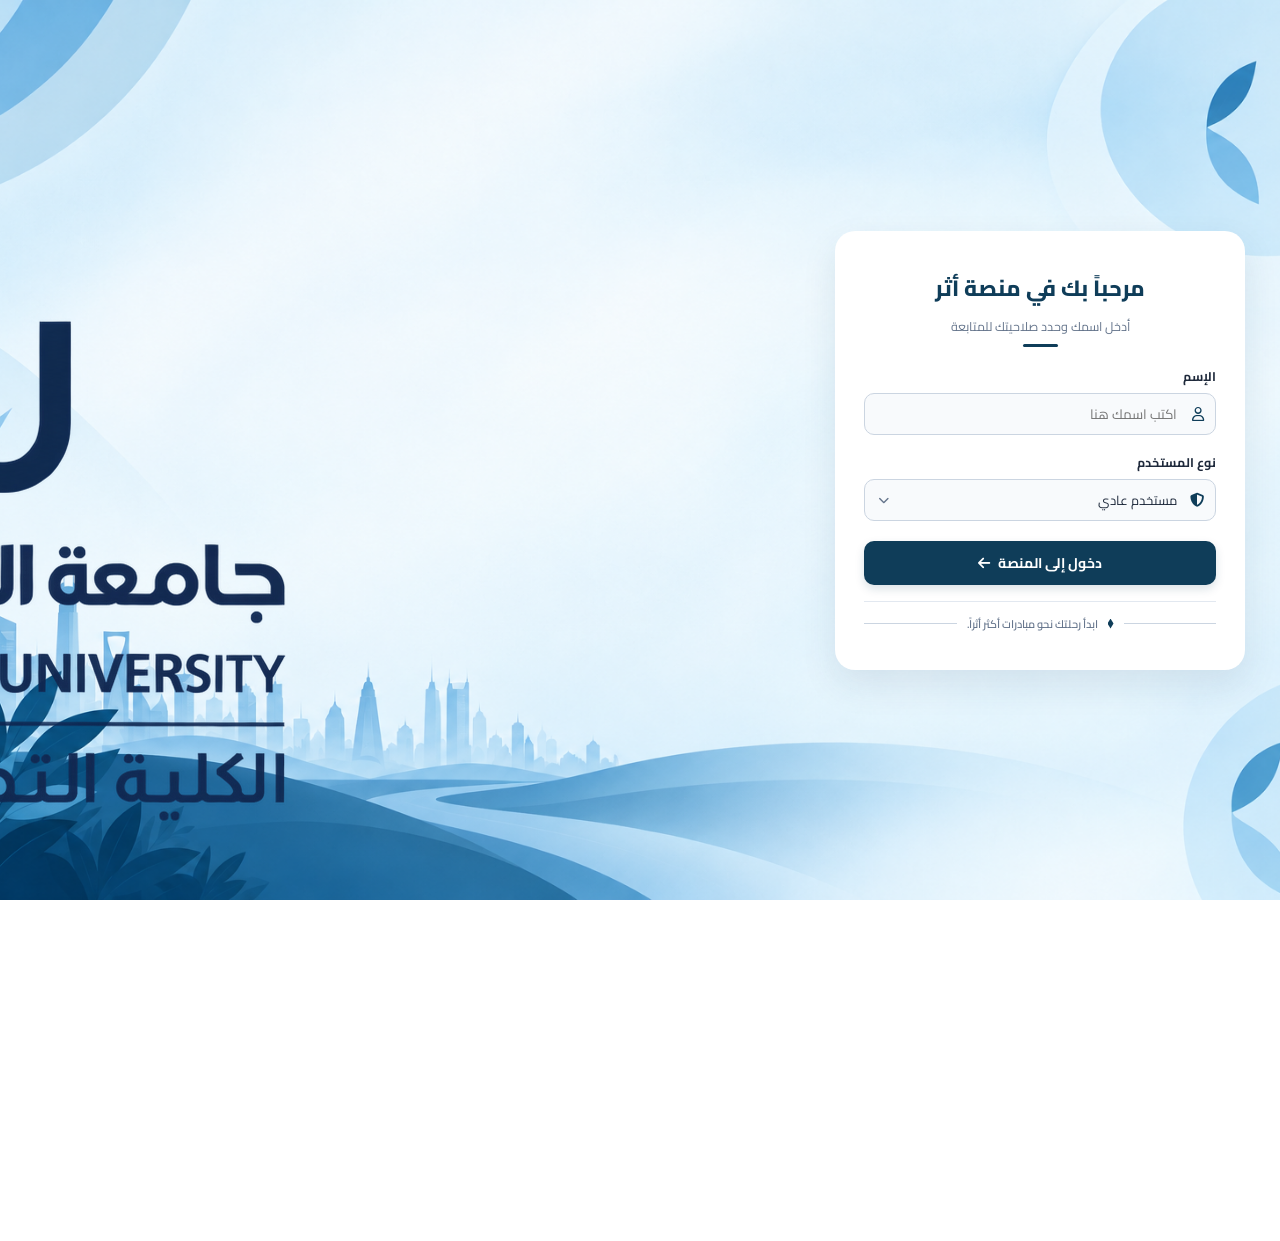
==== commit 4411c1e1: "Update index.html" ====
--- a/index.html
+++ b/index.html
@@ -58,11 +58,15 @@
             </div>
         </div>
 
-        <!-- القسم الأيسر: الشعار والمميزات -->
+        <!-- القسم الأيسر: الشعارات والمميزات -->
         <div class="left-side-content">
-            <div class="logo-box">
-                <img src="logo.png" alt="شعار منصة أثر">
+            
+            <!-- حاوية الشعارين النظيفة والمباشرة (متلاصقتان تماماً) -->
+            <div class="logos-container">
+                <img src="logo.png" alt="شعار منصة أثر" class="athar-logo">
+                <img src="لوقو الجامعه.png" alt="شعار الجامعة" class="uni-logo">
             </div>
+
             <div class="main-title">بوابة قياس الأثر المجتمعي واتخاذ القرار</div>
             <div class="main-slogan">مبادرات تُدار بذكاء.. وأثر يُقاس بوضوح</div>
             
@@ -116,12 +120,7 @@
             localStorage.setItem('athalUser', name);
             localStorage.setItem('athalRole', role);
 
-            // التوجيه بناءً على الاختيار
-            if (role === 'admin') {
-                window.location.href = "dashboard.html"; // أو صفحة المشرف
-            } else {
-                window.location.href = "dashboard.html"; 
-            }
+            window.location.href = "dashboard.html";
         }
     </script>
 </body>
--- a/style.css
+++ b/style.css
@@ -7,7 +7,9 @@
 
 html, body {
     width: 100%;
-    min-height: 100vh;
+    height: 100%;
+    margin: 0;
+    padding: 0;
     overflow-x: hidden;
 }
 
@@ -20,72 +22,74 @@
     display: flex;
     justify-content: center;
     align-items: center;
-    padding: 30px 20px;
-}
-
-/* الحاوية الرئيسية تتكيف مع الشاشة بمرونة تامة */
+    padding: 20px;
+    box-sizing: border-box;
+}
+
+/* الحاوية الرئيسية للشاشات الكبيرة (اللابتوب) */
 .login-container {
     display: flex;
     justify-content: space-between;
     align-items: center;
     width: 100%;
-    max-width: 1250px;
+    max-width: 1300px;
+    margin: 0 auto;
     gap: 40px;
-}
-
-/* القسم الأيسر يتمدد بذكاء */
+    padding: 0 15px;
+    box-sizing: border-box;
+}
+
+/* القسم الأيسر للشعار والمميزات */
 .left-side-content {
-    flex: 1.3;
+    flex: 1.2;
     display: flex;
     flex-direction: column;
     align-items: center;
     text-align: center;
 }
 
-/* الشعار يحافظ على جودته وثباته */
 .logo-box {
-    margin-bottom: 12px;
+    margin-bottom: 15px;
     display: flex;
     justify-content: center;
     align-items: center;
 }
 
 .logo-box img {
-    width: 140px;
+    width: 150px;
     max-width: 100%;
     height: auto;
     object-fit: contain;
 }
 
 .main-title {
-    font-size: clamp(20px, 2.2vw, 26px);
+    font-size: 26px;
     color: #0f3d59;
     font-weight: 800;
     margin-bottom: 6px;
 }
 
 .main-slogan {
-    font-size: clamp(16px, 1.8vw, 21px);
+    font-size: 20px;
     color: #0f3d59;
     font-weight: 900;
     margin-bottom: 12px;
 }
 
 .description-text {
-    font-size: clamp(12px, 1.2vw, 13.5px);
+    font-size: 13.5px;
     color: #334155;
     line-height: 1.6;
-    max-width: 520px;
-    margin-bottom: 25px;
+    max-width: 540px;
+    margin-bottom: 24px;
     font-weight: 600;
 }
 
-/* شريط الأيقونات متجاوب ومرتب */
 .features-row-exact {
     display: flex;
     justify-content: center;
     align-items: center;
-    gap: 16px;
+    gap: 18px;
     width: 100%;
     margin-bottom: 22px;
     flex-wrap: nowrap;
@@ -99,8 +103,8 @@
 }
 
 .feature-icon {
-    width: 44px;
-    height: 44px;
+    width: 48px;
+    height: 48px;
     background: rgba(255, 255, 255, 0.95);
     border: 1.5px solid #cbd5e1;
     border-radius: 50%;
@@ -108,12 +112,12 @@
     justify-content: center;
     align-items: center;
     color: #0f3d59;
-    font-size: 16px;
+    font-size: 17px;
     box-shadow: 0 4px 10px rgba(0,0,0,0.04);
 }
 
 .feature-title {
-    font-size: clamp(10px, 1.1vw, 11.5px);
+    font-size: 12px;
     color: #1e293b;
     font-weight: 700;
     white-space: nowrap;
@@ -121,12 +125,11 @@
 
 .vertical-line {
     width: 1px;
-    height: 28px;
+    height: 30px;
     background-color: #cbd5e1;
-    margin-top: -15px;
-}
-
-/* الجملة الأخيرة المزخرفة تتكيف مع الشاشة */
+    margin-top: -12px;
+}
+
 .artistic-quote {
     display: flex;
     flex-direction: column;
@@ -136,37 +139,38 @@
 
 .artistic-quote span {
     font-family: 'Amiri', serif;
-    font-size: clamp(18px, 1.9vw, 22px);
+    font-size: 22px;
     font-style: italic;
     font-weight: 700;
     color: #0f3d59;
 }
 
 .quote-underline {
-    width: 150px;
-    height: 14px;
+    width: 140px;
+    height: 12px;
     background: url('data:image/svg+xml;utf8,<svg xmlns="http://www.w3.org/2000/svg" viewBox="0 0 160 16"><path d="M4,12 Q80,1 156,9" fill="none" stroke="%230f3d59" stroke-width="2.8" stroke-linecap="round"/></svg>') no-repeat center;
     background-size: contain;
     margin-top: 2px;
 }
 
-/* القسم الأيمن: بطاقة تسجيل الدخول */
+/* بطاقة تسجيل الدخول للابتوب */
 .right-side-card {
-    flex: 0 0 390px;
+    flex: 0 0 410px;
     width: 100%;
     background: #ffffff;
     border-radius: 20px;
     padding: 35px 28px;
     box-shadow: 0 15px 35px rgba(15, 61, 89, 0.1);
-    border: 1px solid rgba(255, 255, 255, 0.8);
+    border: 1px solid rgba(255, 255, 255, 0.9);
     display: flex;
     flex-direction: column;
     justify-content: space-between;
+    box-sizing: border-box;
 }
 
 .card-header {
     text-align: center;
-    margin-bottom: 20px;
+    margin-bottom: 18px;
     position: relative;
 }
 
@@ -174,7 +178,7 @@
     font-size: 22px;
     color: #0f3d59;
     font-weight: 800;
-    margin-bottom: 6px;
+    margin-bottom: 5px;
 }
 
 .card-header::after {
@@ -188,7 +192,7 @@
 }
 
 .card-header p {
-    font-size: 11.5px;
+    font-size: 12.5px;
     color: #64748b;
     margin-top: 6px;
 }
@@ -199,29 +203,30 @@
 
 .input-group label {
     display: block;
-    font-size: 12px;
+    font-size: 12.5px;
     color: #1e293b;
     font-weight: 700;
-    margin-bottom: 6px;
+    margin-bottom: 5px;
     text-align: right;
 }
 
 .input-wrapper {
     position: relative;
     width: 100%;
-}
-
-/* تنسيق عام لـ input و select لضمان عدم التداخل */
+    box-sizing: border-box;
+}
+
 .input-wrapper input,
 .input-wrapper select {
     width: 100%;
+    box-sizing: border-box;
     height: 42px;
-    padding-right: 38px; /* مسافة للأيقونة على اليمين */
-    padding-left: 35px;  /* مسافة للسهم على اليسار في الـ select */
+    padding-right: 38px;
+    padding-left: 32px;
     border: 1.5px solid #cbd5e1;
     border-radius: 10px;
     background-color: #f8fafc;
-    font-size: 13px;
+    font-size: 13.5px;
     color: #1e293b;
     outline: none;
     transition: all 0.3s ease;
@@ -239,7 +244,7 @@
 
 .input-icon-inside {
     position: absolute;
-    right: 14px;
+    right: 12px;
     top: 50%;
     transform: translateY(-50%);
     color: #0f3d59;
@@ -249,7 +254,7 @@
 
 .login-submit-btn {
     width: 100%;
-    height: 42px;
+    height: 44px;
     background-color: #0f3d59;
     color: white;
     border: none;
@@ -262,8 +267,9 @@
     justify-content: center;
     align-items: center;
     gap: 8px;
-    box-shadow: 0 5px 12px rgba(15, 61, 89, 0.15);
-    margin-top: 5px;
+    box-shadow: 0 4px 10px rgba(15, 61, 89, 0.15);
+    margin-top: 4px;
+    box-sizing: border-box;
 }
 
 .login-submit-btn:hover {
@@ -275,9 +281,9 @@
     display: flex;
     align-items: center;
     justify-content: center;
-    gap: 12px;
-    margin-top: 20px;
-    padding-top: 14px;
+    gap: 10px;
+    margin-top: 16px;
+    padding-top: 12px;
     border-top: 1px solid #e2e8f0;
 }
 
@@ -288,8 +294,8 @@
 }
 
 .footer-leaf-icon {
-    width: 7px;
-    height: 11px;
+    width: 6px;
+    height: 10px;
     background-color: #0f3d59;
     clip-path: polygon(50% 0%, 100% 50%, 50% 100%, 0% 50%);
 }
@@ -302,41 +308,257 @@
 }
 
 /* ==========================================================
-   نظام التعرف التلقائي على الشاشات الذكية (لابتوب، تابلت، جوال)
+   تنسيق خاص بشاشات الأيباد (من 768px إلى 1024px) لمعالجة السكرول وقائمة تسجيل الخروج
    ========================================================== */
-@media (max-width: 1024px) {
+@media (min-width: 768px) and (max-width: 1024px) {
+    html, body {
+        width: 100%;
+        max-width: 100vw;
+        overflow-x: hidden;
+        height: auto;
+        min-height: 100vh;
+    }
+
+    body {
+        align-items: center;
+        padding: 20px;
+    }
+
     .login-container {
-        flex-direction: column-reverse;
+        flex-direction: column;
         justify-content: center;
-        gap: 30px;
-        max-width: 500px;
+        align-items: center;
+        gap: 25px;
+        width: 90%;
+        max-width: 700px;
+        margin: 0 auto;
+        padding: 0;
+        box-sizing: border-box;
+    }
+
+    .left-side-content {
+        width: 100%;
+        background: transparent;
+        backdrop-filter: none;
+        box-shadow: none;
+        border: none;
+        padding: 0;
+    }
+
+    .right-side-card {
+        width: 100%;
+        max-width: 600px;
+        background: #ffffff;
+        border-radius: 20px;
+        padding: 30px;
+        box-shadow: 0 10px 25px rgba(15, 61, 89, 0.1);
+        box-sizing: border-box;
+    }
+
+    .input-wrapper input,
+    .input-wrapper select {
+        width: 100%;
+        height: 42px;
+        font-size: 16px;
+    }
+
+    /* حصر واحتواء قائمة تسجيل الخروج والحساب داخل الشاشة في الأيباد */
+    .user-profile-dropdown,
+    .user-info-box,
+    .logout-item,
+    #adminSettingsMenu {
+        width: 100%;
+        max-width: 100%;
+        box-sizing: border-box;
+        left: 0;
+        right: 0;
+        margin-left: 0;
+        margin-right: 0;
+        overflow: hidden;
+        position: relative;
+    }
+
+    .logout-item a,
+    .user-profile-dropdown a {
+        display: flex;
+        justify-content: center;
+        align-items: center;
+        width: 100%;
+        box-sizing: border-box;
+        text-align: center;
+    }
+}
+
+/* ==========================================================
+   تنسيق الشاشات الصغيرة جداً (الجوالات أقل من 768px)
+   ========================================================== */
+@media (max-width: 767px) {
+    html, body {
+        width: 100%;
+        max-width: 100vw;
+        overflow-x: hidden;
     }
 
     body {
         align-items: flex-start;
-        padding: 30px 15px;
-    }
-
-    .right-side-card, .left-side-content {
-        width: 100%;
-        max-width: 420px;
-        flex: none;
-    }
-}
-
-@media (max-width: 480px) {
+        padding: 12px 8px;
+    }
+
+    .login-container {
+        flex-direction: column;
+        justify-content: flex-start;
+        align-items: stretch;
+        gap: 12px;
+        width: 100%;
+        max-width: 100%;
+        margin: 0 auto;
+        padding: 0;
+    }
+
+    .left-side-content {
+        order: 1;
+        width: 100%;
+        background: transparent;
+        backdrop-filter: none;
+        border-radius: 0;
+        padding: 5px;
+        box-shadow: none;
+        border: none;
+    }
+
+    .logo-box img {
+        width: 90px;
+    }
+
+    .main-title {
+        font-size: 15px;
+        margin-bottom: 3px;
+    }
+
+    .main-slogan {
+        font-size: 12px;
+        margin-bottom: 5px;
+    }
+
+    .description-text {
+        font-size: 10px;
+        line-height: 1.35;
+        margin-bottom: 10px;
+        padding: 0 10px;
+    }
+
     .features-row-exact {
-        gap: 8px;
+        display: flex;
+        justify-content: space-around;
+        align-items: center;
+        gap: 2px;
+        width: 100%;
+        margin-bottom: 8px;
+        padding: 0 5px;
+    }
+
+    .feature-item {
+        flex: 1;
+        display: flex;
+        flex-direction: column;
+        align-items: center;
+        gap: 2px;
+    }
+
+    .feature-icon {
+        width: 30px;
+        height: 30px;
+        font-size: 10.5px;
     }
 
     .feature-title {
+        font-size: 7px;
+        white-space: nowrap;
+    }
+
+    .vertical-line {
+        display: none;
+    }
+
+    .artistic-quote span {
+        font-size: 14px;
+    }
+
+    .quote-underline {
+        width: 100px;
+        height: 8px;
+    }
+
+    .right-side-card {
+        order: 2;
+        width: 100%;
+        background: #ffffff;
+        border-radius: 14px;
+        padding: 18px 15px;
+        box-shadow: 0 6px 18px rgba(15, 61, 89, 0.08);
+        border: 1px solid rgba(255, 255, 255, 0.9);
+        box-sizing: border-box;
+    }
+
+    .card-header {
+        margin-bottom: 10px;
+    }
+
+    .card-header h2 {
+        font-size: 16px;
+    }
+
+    .card-header p {
+        font-size: 10px;
+    }
+
+    .input-group {
+        margin-bottom: 10px;
+    }
+
+    .input-group label {
+        font-size: 10.5px;
+        margin-bottom: 2px;
+    }
+
+    .input-wrapper input,
+    .input-wrapper select {
+        width: 100%;
+        height: 38px;
+        font-size: 16px;
+        padding-right: 35px;
+        padding-left: 30px;
+    }
+
+    .login-submit-btn {
+        width: 100%;
+        height: 40px;
+        font-size: 13px;
+    }
+
+    .card-footer-note {
+        margin-top: 10px;
+        padding-top: 8px;
+    }
+
+    .footer-text {
         font-size: 9.5px;
     }
 
-    .feature-icon {
-        width: 38px;
-        height: 38px;
-        font-size: 14px;
+    .user-profile-dropdown,
+    .user-info-box,
+    .logout-item {
+        max-width: 100%;
+        box-sizing: border-box;
+        overflow: hidden;
+    }
+
+    .logout-item a {
+        display: flex;
+        justify-content: center;
+        align-items: center;
+        width: 100%;
+        text-align: center;
     }
 }
 
@@ -363,7 +585,6 @@
     gap: 20px;
 }
 
-/* المحتوى الرئيسي الأيمن */
 .main-content-area {
     flex: 1;
     background: rgba(255, 255, 255, 0.7);
@@ -395,7 +616,6 @@
     color: #334155;
 }
 
-/* القائمة الجانبية (Sidebar) على اليسار */
 .sidebar-menu {
     width: 260px;
     background: #ffffff;
@@ -418,8 +638,9 @@
 }
 
 .sidebar-logo img {
-    width: 35px;
-    height: auto;
+    width: 38px;    
+    max-width: 38px; 
+    height: auto;    
 }
 
 .sidebar-logo .logo-text {
@@ -458,7 +679,6 @@
     text-align: center;
 }
 
-/* العنصر النشط (الرئيسية) */
 .menu-item.active a {
     background-color: #dbeafe;
     color: #0f3d59;
@@ -469,7 +689,6 @@
     background-color: #f1f5f9;
 }
 
-/* زر تسجيل الخروج */
 .logout-item {
     margin-top: auto;
     border-top: 1px solid #e2e8f0;
@@ -484,7 +703,6 @@
     color: #ef4444;
 }
 
-/* التجاوب مع الجوال */
 @media (max-width: 900px) {
     .dashboard-container {
         flex-direction: column-reverse;
